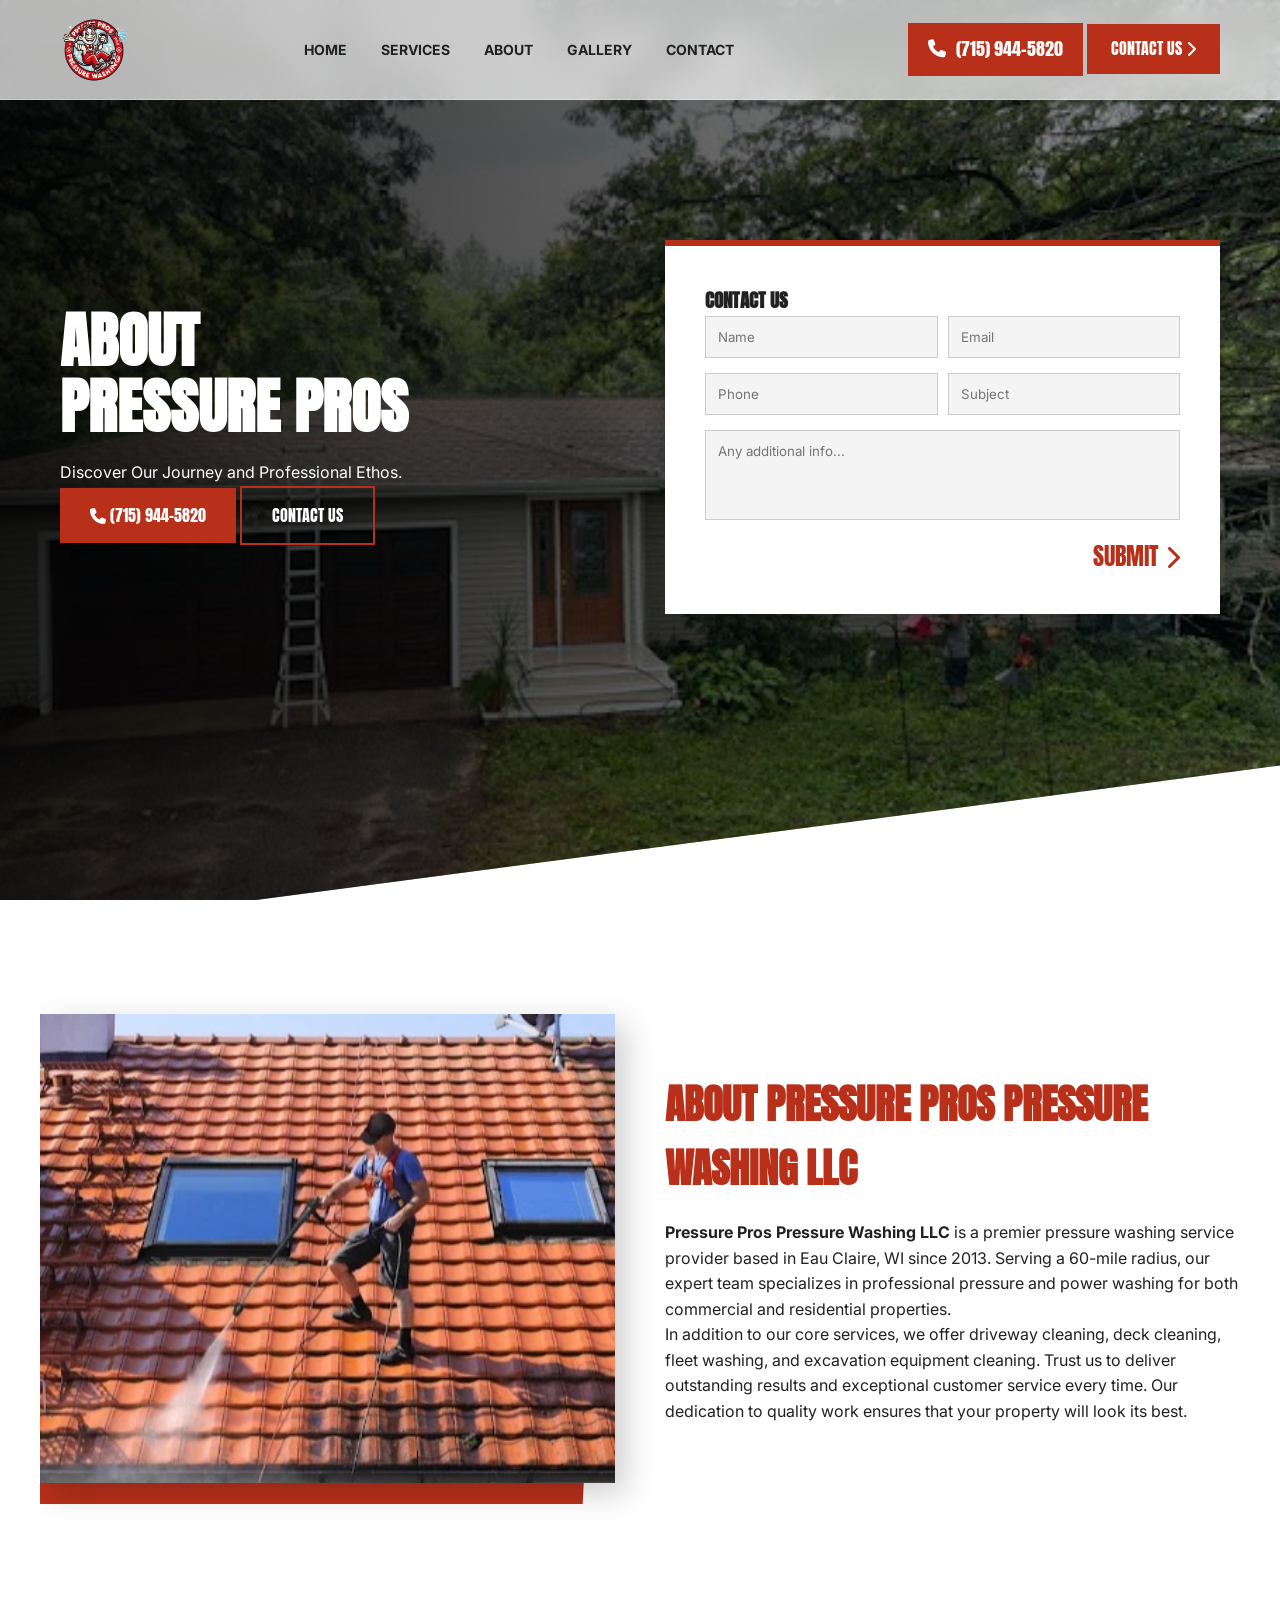
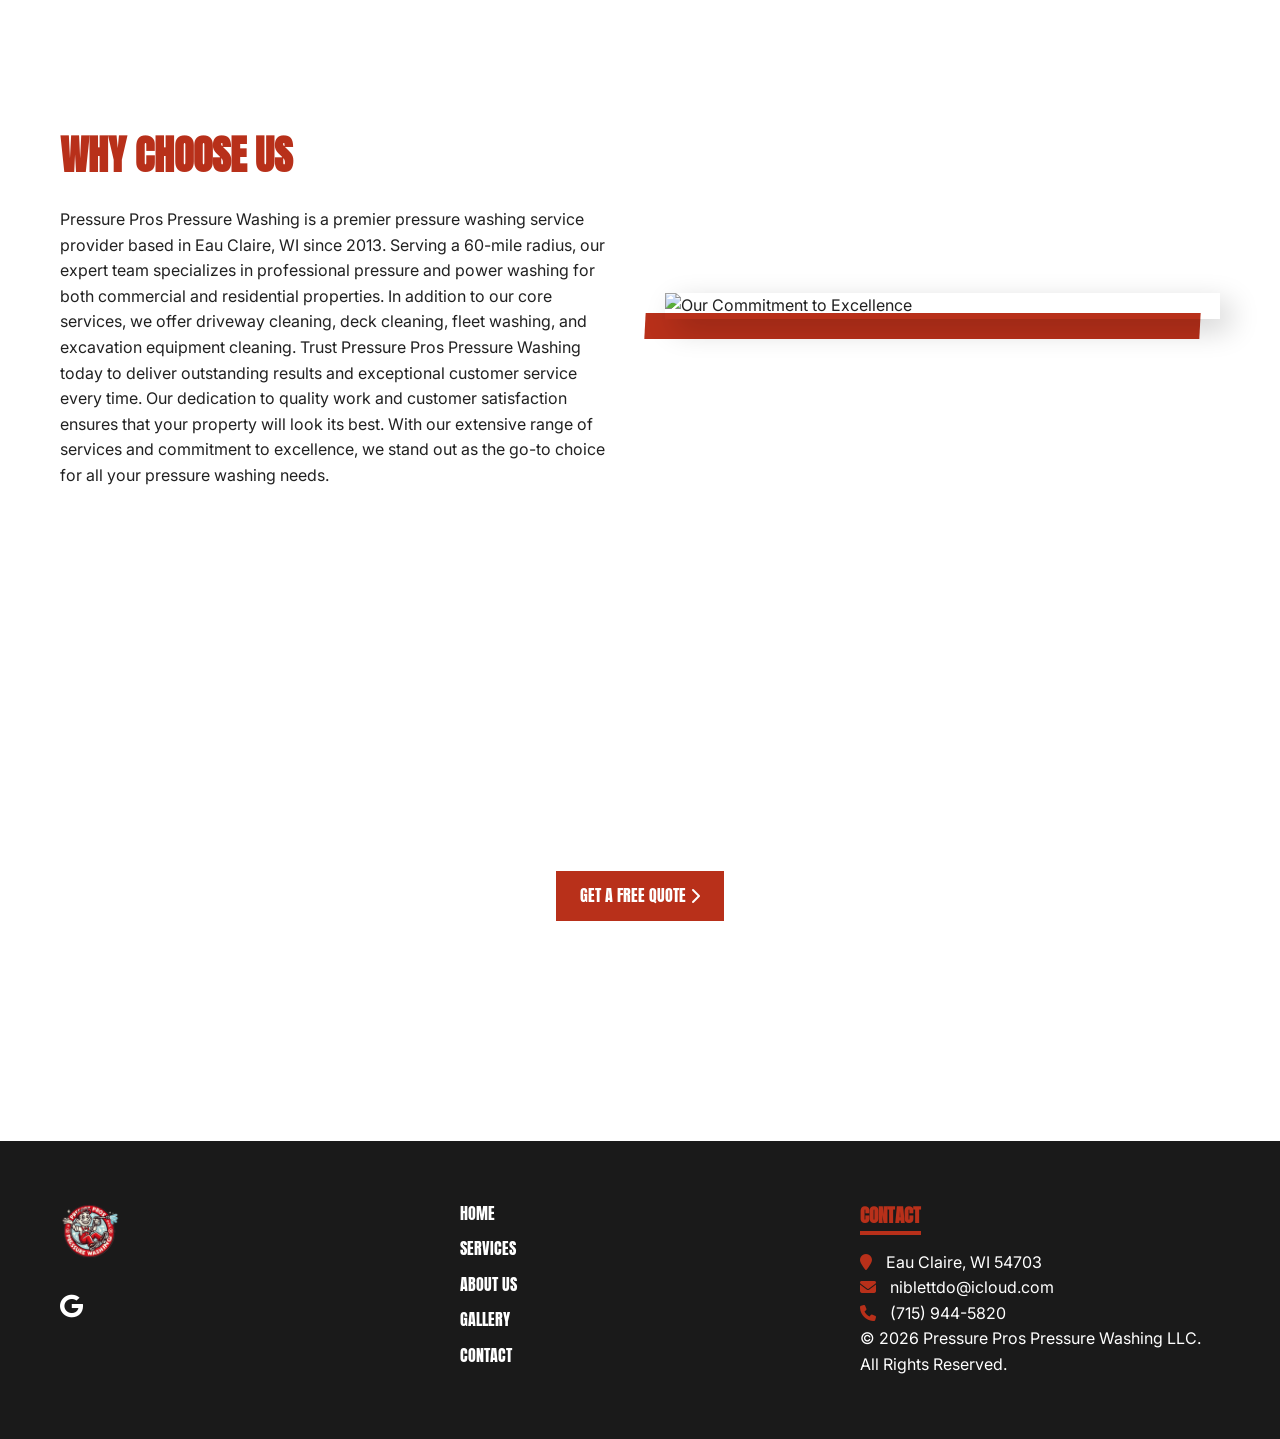
==== about.html @ dd42d2e6 "Update about.html" ====
<!DOCTYPE html>
<html lang="en">
<head>
    <meta charset="UTF-8">
    <meta name="viewport" content="width=device-width, initial-scale=1.0">
    <title>About Us - Pressure Pros Pressure Washing LLC</title>
    <link rel="icon" type="image/webp" href="assets/images/logo.webp">
    <link href="https://fonts.googleapis.com/css2?family=Anton&family=Inter:wght@400;700&display=swap" rel="stylesheet">
    <link rel="stylesheet" href="https://cdnjs.cloudflare.com/ajax/libs/font-awesome/6.4.2/css/all.min.css">
    <link rel="stylesheet" href="styles.css">
</head>
<body>
    <header>
        <div class="container nav-container">
            <img src="assets/images/logo.webp" alt="Pressure Pros Logo" class="logo">
            <nav>
                <a href="index.html">HOME</a>
                <a href="services.html">SERVICES</a>
                <a href="about.html">ABOUT</a>
                <a href="gallery.html">GALLERY</a>
                <a href="contact.html">CONTACT</a>
            </nav>
            <div class="header-cta">
                <a href="tel:7159445820" class="phone-link"><i class="fas fa-phone"></i> (715) 944-5820</a>
                <a href="contact.html" class="btn-primary">CONTACT US <i class="fas fa-chevron-right"></i></a>
            </div>
        </div>
    </header>

    <main>
        <section class="hero about-hero">
            <div class="container hero-grid">
                <div class="hero-text">
                    <h1>ABOUT<br>PRESSURE PROS</h1>
                    <p>Discover Our Journey and Professional Ethos.</p>
                    <div class="hero-btns">
                        <a href="tel:7159445820" class="btn-secondary"><i class="fas fa-phone"></i> (715) 944-5820</a>
                        <a href="contact.html" class="btn-outline">CONTACT US</a>
                    </div>
                </div>
                <div class="hero-form-box">
                    <h3>CONTACT US</h3>
                    <form id="contact-form" action="https://formspree.io/f/xnjwqjve" method="POST">
                        <div class="form-row">
                            <input type="text" name="name" placeholder="Name" required>
                            <input type="email" name="email" placeholder="Email" required>
                        </div>
                        <div class="form-row">
                            <input type="tel" name="phone" placeholder="Phone">
                            <input type="text" name="subject" placeholder="Subject">
                        </div>
                        <textarea name="message" placeholder="Any additional info..." rows="4" style="resize: none;" required></textarea>
                        <button type="submit">SUBMIT <i class="fas fa-chevron-right"></i></button>
                    </form>
                </div>
            </div>
        </section>

        <section class="about container" id="about-us">
            <div class="about-image">
                <img src="assets/images/about-roof.jpg" alt="Pressure Pros Professional at Work">
            </div>
            <div class="about-content">
                <h2>About Pressure Pros Pressure Washing LLC</h2>
                <p><strong>Pressure Pros Pressure Washing LLC</strong> is a premier pressure washing service provider based in Eau Claire, WI since 2013. Serving a 60-mile radius, our expert team specializes in professional pressure and power washing for both commercial and residential properties.</p>
                <p>In addition to our core services, we offer driveway cleaning, deck cleaning, fleet washing, and excavation equipment cleaning. Trust us to deliver outstanding results and exceptional customer service every time. Our dedication to quality work ensures that your property will look its best.</p>
            </div>
        </section>

        <section class="why-choose container" style="padding: 80px 20px; display: flex; gap: 50px; align-items: center; flex-direction: row-reverse;">
            <div class="about-image">
                <img src="assets/images/why-choose.jpg" alt="Our Commitment to Excellence">
            </div>
            <div class="about-content">
                <h2>Why Choose Us</h2>
                <p>Pressure Pros Pressure Washing is a premier pressure washing service provider based in Eau Claire, WI since 2013. Serving a 60-mile radius, our expert team specializes in professional pressure and power washing for both commercial and residential properties. In addition to our core services, we offer driveway cleaning, deck cleaning, fleet washing, and excavation equipment cleaning.
Trust Pressure Pros Pressure Washing today to deliver outstanding results and exceptional customer service every time. Our dedication to quality work and customer satisfaction ensures that your property will look its best. With our extensive range of services and commitment to excellence, we stand out as the go-to choice for all your pressure washing needs.</p>
            </div>
        </section>

        <section class="barn-cta">
            <div class="container text-center">
                <h2>Ready for a Clean Slate?</h2>
                <p>Contact us today and rejuvenate your property's appearance!</p>
                <a href="tel:7159445820" class="btn-primary">GET A FREE QUOTE <i class="fas fa-chevron-right"></i></a>
            </div>
        </section>
    </main>

    <footer class="main-footer">
        <div class="container footer-grid">
            <div class="footer-brand">
                <img src="assets/images/logo.webp" alt="Pressure Pros Logo" class="footer-logo">
                <div class="social-icons">
                    <a href="https://www.google.com/maps/place/Pressure+Pros+Pressure+Washing+LLC/@45.0968129,-92.4992429,284363m/data=!3m2!1e3!4b1!4m6!3m5!1s0x29af692a9e83ab23:0x71c2d2884299e2b5!8m2!3d45.09774!4d-91.8399439!16s%2Fg%2F11w9zt2j6s?entry=ttu&g_ep=EgoyMDI2MDQyNy4wIKXMDSoASAFQAw%3D%3D"><i class="fab fa-google"></i></a>
                </div>
            </div>
            <div class="footer-links">
                <a href="index.html">HOME</a>
                <a href="services.html">SERVICES</a>
                <a href="about.html">ABOUT US</a>
                <a href="gallery.html">GALLERY</a>
                <a href="contact.html">CONTACT</a>
            </div>
            <div class="footer-contact">
                <h3>CONTACT</h3>
                <p><i class="fas fa-map-marker"></i> Eau Claire, WI 54703</p>
                <p><i class="fas fa-envelope"></i> niblettdo@icloud.com</p>
                <p><i class="fas fa-phone"></i> (715) 944-5820</p>
                <p>© 2026 Pressure Pros Pressure Washing LLC. All Rights Reserved.</p>
            </div>
        </div>
    </footer>

    <script>
      const form = document.getElementById("contact-form");
      const formBox = document.querySelector(".hero-form-box");
      form.addEventListener("submit", async (e) => {
        e.preventDefault();
        const data = new FormData(e.target);
        fetch(e.target.action, { method: 'POST', body: data, headers: { 'Accept': 'application/json' } })
        .then(res => {
          if (res.ok) {
            formBox.innerHTML = `<div class="text-center" style="padding: 40px 0;"><i class="fas fa-check-circle" style="font-size: 50px; color: var(--brand-red); margin-bottom: 20px;"></i><h3>Message Sent!</h3><p>We'll get back to you soon. Thanks!</p></div>`;
          } else { alert("Oops! Problem submitting form."); }
        });
      });
    </script>
</body>
</html>
---- styles.css ----
/* --- 1. VARIABLES & GLOBALS --- */
:root {
    --brand-red: #b8301a;
    --dark-red: #612d25;
    --text-dark: #212121;
    --white: #ffffff;
}

* { box-sizing: border-box; margin: 0; padding: 0; }
body { font-family: 'Inter', sans-serif; color: var(--text-dark); line-height: 1.6; overflow-x: hidden; }
h1, h2, h3, h4 { font-family: 'Anton', sans-serif; text-transform: uppercase; }
.container { max-width: 1200px; margin: 0 auto; padding: 0 20px; }
.text-center { text-align: center; }

/* --- 2. HEADER --- */
header {
    height: 100px;
    background: rgba(255, 255, 255, 0.7); 
    backdrop-filter: blur(15px);
    -webkit-backdrop-filter: blur(15px); 
    display: flex;
    align-items: center;
    position: fixed; 
    top: 0;
    width: 100%;
    z-index: 1000;
    border-bottom: 1px solid rgba(255, 255, 255, 0.3);
}

.nav-container { display: flex; justify-content: space-between; align-items: center; width: 100%; }
.logo { height: 70px; }
nav a { text-decoration: none; color: var(--text-dark); margin: 0 15px; font-weight: 700; font-size: 14px; text-transform: uppercase; }

.header-cta .phone-link {
    background: var(--brand-red);
    color: var(--white) !important;
    padding: 12px 20px;
    text-decoration: none;
    font-family: 'Anton';
    font-size: 18px;
    display: inline-flex;
    align-items: center;
    gap: 10px;
}

.btn-primary { background: var(--brand-red); color: var(--white); padding: 12px 24px; text-decoration: none; font-family: 'Anton'; display: inline-block; cursor: pointer; }
.btn-secondary { background: var(--brand-red); color: var(--white); padding: 15px 30px; text-decoration: none; font-family: 'Anton'; display: inline-block; }
.btn-outline { border: 2px solid var(--brand-red); color: var(--white); padding: 15px 30px; text-decoration: none; font-family: 'Anton'; display: inline-block; }

/* --- 3. HERO (House Panning) --- */
.hero { position: relative; padding: 240px 0 320px 0; color: #fff; z-index: 10; }
.hero::before {
    content: ""; position: absolute; top: 0; left: 0; width: 100%; height: 100%;
    background: linear-gradient(to right, rgba(0,0,0,0.85), rgba(0,0,0,0.4)), url('assets/images/hero-bg.jpg');
    background-attachment: fixed; /* Panning effect */
    background-size: cover; background-position: center;
    clip-path: polygon(0 0, 100% 0, 100% 82%, 0% 100%);
    z-index: -1;
}

.hero-grid { display: grid; grid-template-columns: 1fr 1fr; gap: 50px; align-items: center; }
.hero-text h1 { font-size: 60px; line-height: 1.1; margin-bottom: 20px; }
.hero-form-box { background: var(--white); padding: 40px; border-top: 6px solid var(--brand-red); color: var(--text-dark); box-shadow: 0 10px 30px rgba(0,0,0,0.3); }
.form-row { display: flex; gap: 10px; margin-bottom: 15px; }
input, textarea { width: 100%; padding: 12px; background: #f4f4f4; border: 1px solid #ccc; font-family: 'Inter'; }
.hero-form-box button { background: none; border: none; font-family: 'Anton'; font-size: 24px; color: var(--brand-red); cursor: pointer; float: right; margin-top: 10px; }

/* --- 4. ABOUT --- */
.about { position: relative; margin-top: -120px; padding: 200px 0 160px 0; background: #fff; clip-path: polygon(0 8%, 100% 0, 100% 92%, 0% 100%); z-index: 5; display: flex; gap: 50px; align-items: center; }
.about-image { flex: 1; position: relative; z-index: 1; }
.about-image::before { content: ""; position: absolute; top: 20px; left: -20px; width: 100%; height: 100%; background: var(--brand-red); z-index: -1; transform: skew(-3deg); }
.about-image img { width: 100%; display: block; box-shadow: 10px 10px 30px rgba(0,0,0,0.2); }
.about-content { flex: 1; }
.about-content h2 { color: var(--brand-red); font-size: 40px; margin-bottom: 20px; }

/* --- 5. BARN CTA (Barn Panning) --- */
.barn-cta { position: relative; margin-top: -40px; padding: 220px 0; color: white; z-index: 4; }
.barn-cta::before {
    content: ""; position: absolute; top: 0; left: 0; width: 100%; height: 100%;
    background: linear-gradient(rgba(0,0,0,0.7), rgba(0,0,0,0.7)), url('assets/images/barn-bg.jpg');
    background-attachment: fixed; /* Panning effect */
    background-size: cover; background-position: center;
    clip-path: polygon(0 10%, 100% 0, 100% 100%, 0 100%);
    z-index: -1;
}
.barn-cta h2 { font-size: 48px; margin-bottom: 20px; }

/* --- 6. AREAS SERVED (Side-by-Side) --- */
.areas-served { position: relative; margin-top: -60px; padding: 120px 0 80px 0; background: #fff; z-index: 3; }
.areas-grid { display: grid; grid-template-columns: 1fr 1.2fr; gap: 40px; align-items: start; }
.hours-info h3, .map-info h3 { color: var(--brand-red); border-bottom: 4px solid var(--brand-red); display: inline-block; margin-bottom: 15px; }
.hours-list li { display: flex; justify-content: space-between; padding: 10px 0; border-bottom: 1px solid #eee; }
.payment-methods { background: #f9f9f9; padding: 15px; border-left: 4px solid var(--brand-red); margin-top: 15px; }
.payment-icons { font-size: 24px; margin-top: 10px; display: flex; gap: 10px; color: #555; }
.serving-list ul { list-style: none; }
.serving-list li { padding: 5px 0; border-bottom: 1px solid #eee; }
.contact-details i { color: var(--brand-red); margin-right: 10px; }

/* --- 7. FOOTER --- */
.main-footer { background: #1a1a1a; color: #fff; padding: 60px 0; z-index: 2; position: relative; }
.footer-grid { display: grid; grid-template-columns: 1fr 1fr 1fr; gap: 40px; }
.footer-logo { height: 60px; margin-bottom: 20px; }
.social-icons a { color: #fff; font-size: 24px; margin-right: 15px; }
.footer-links a { display: block; color: #fff; text-decoration: none; font-family: 'Anton'; margin-bottom: 10px; transition: color 0.3s; }
.footer-links a:hover { color: var(--brand-red) !important; }
.footer-contact h3 { color: var(--brand-red); margin-bottom: 15px; border-bottom: 4px solid var(--brand-red); display: inline-block; }
.footer-contact i { color: var(--brand-red); margin-right: 10px; }

/* Page Header Template Fix */
.page-header {
    padding: 180px 0 200px 0; /* More room above the header */
    text-align: center;
}

.page-header h1 {
    font-size: 64px;
    margin-bottom: 20px;
}

/* Services Page Specifics */
.services-hero {
    padding: 160px 0 180px 0;
}

/* Services Hero - Using image_e3713c.jpg */
.services-hero::before {
    background: linear-gradient(to right, rgba(0,0,0,0.85), rgba(0,0,0,0.4)), url('assets/images/services-hero-bg.jpg');
    background-attachment: fixed;
    background-size: cover;
    background-position: center;
    clip-path: polygon(0 0, 100% 0, 100% 82%, 0% 100%);
    z-index: -1;
}


@media (max-width: 960px) {
    .service-card.centered-card { grid-column: auto; margin-left: 0; }
}

.services-main {
    padding: 80px 0;
}

.services-grid {
    display: grid;
    grid-template-columns: repeat(3, 1fr);
    gap: 30px;
}

.service-card {
    background: #f9f9f9;
    padding: 40px;
    width: calc(33.333% - 20px); /* 3 per row on desktop */
    min-width: 300px;
    transition: all 0.3s ease;
    text-align: center;
    border-bottom: 5px solid #eee;
}

.services-flex-container {
    display: flex;
    flex-wrap: wrap;
    justify-content: center; /* This automatically centers leftover cards */
    gap: 30px;
    padding: 80px 0;
}

.service-card:hover {
    background: var(--white);
    border-bottom: 5px solid var(--brand-red);
    box-shadow: 0 10px 30px rgba(0,0,0,0.1);
    transform: translateY(-5px);
}

.service-card i {
    font-size: 40px;
    color: var(--brand-red);
    margin-bottom: 20px;
}

.service-card h3 {
    margin-bottom: 15px;
    font-size: 20px;
    color: var(--text-dark);
}

.service-card p {
    font-size: 14px;
    color: #666;
}

/* Why Choose Us Responsive Fix */
@media (max-width: 960px) {
    .why-choose {
        flex-direction: column !important;
    }
}

/* Mobile Horizontal Scroll Hack */
@media (max-width: 768px) {
    .services-grid {
        display: flex;
        overflow-x: auto; /* Side-scrolling menu on mobile */
        scroll-snap-type: x mandatory;
        padding-bottom: 20px;
        gap: 15px;
    }
    
    .service-card {
        min-width: 85%; /* Shows most of one card and a peak of the next */
        scroll-snap-align: center;
    }
}

@media (max-width: 960px) {
    .service-card {
        width: calc(50% - 15px); /* 2 per row on tablets */
    }
}

@media (max-width: 650px) {
    .service-card {
        width: 100%; /* Full width on mobile */
    }
}

/* Mobile Horizontal Scroll Hack */
@media (max-width: 768px) {
    .services-grid {
        display: flex;
        overflow-x: auto; /* Side-scrolling menu on mobile */
        scroll-snap-type: x mandatory;
        padding-bottom: 20px;
        gap: 15px;
    }
    
    .service-card {
        min-width: 85%; /* Shows most of one card and a peak of the next */
        scroll-snap-align: center;
    }
}

@media (max-width: 960px) {
    .areas-grid, .hero-grid, .footer-grid { grid-template-columns: 1fr; }
    nav, .header-cta { display: none; }
}
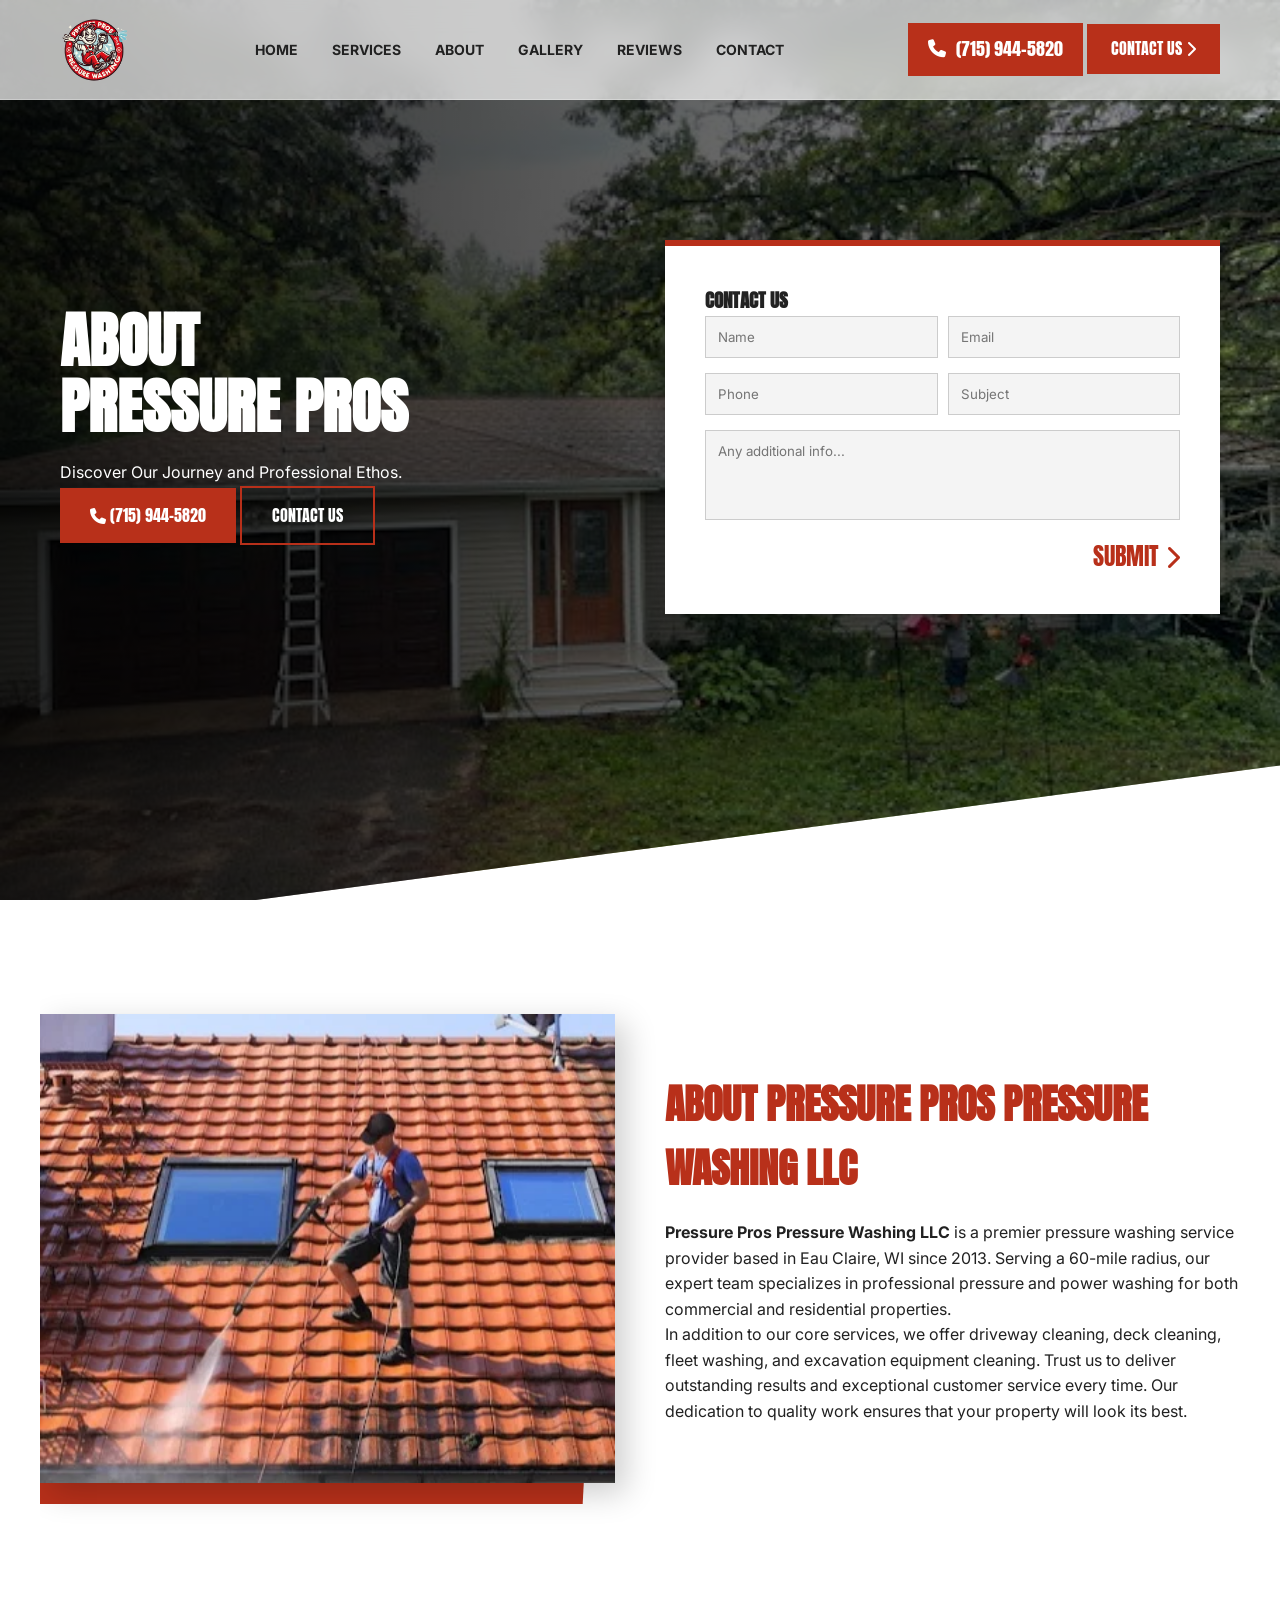
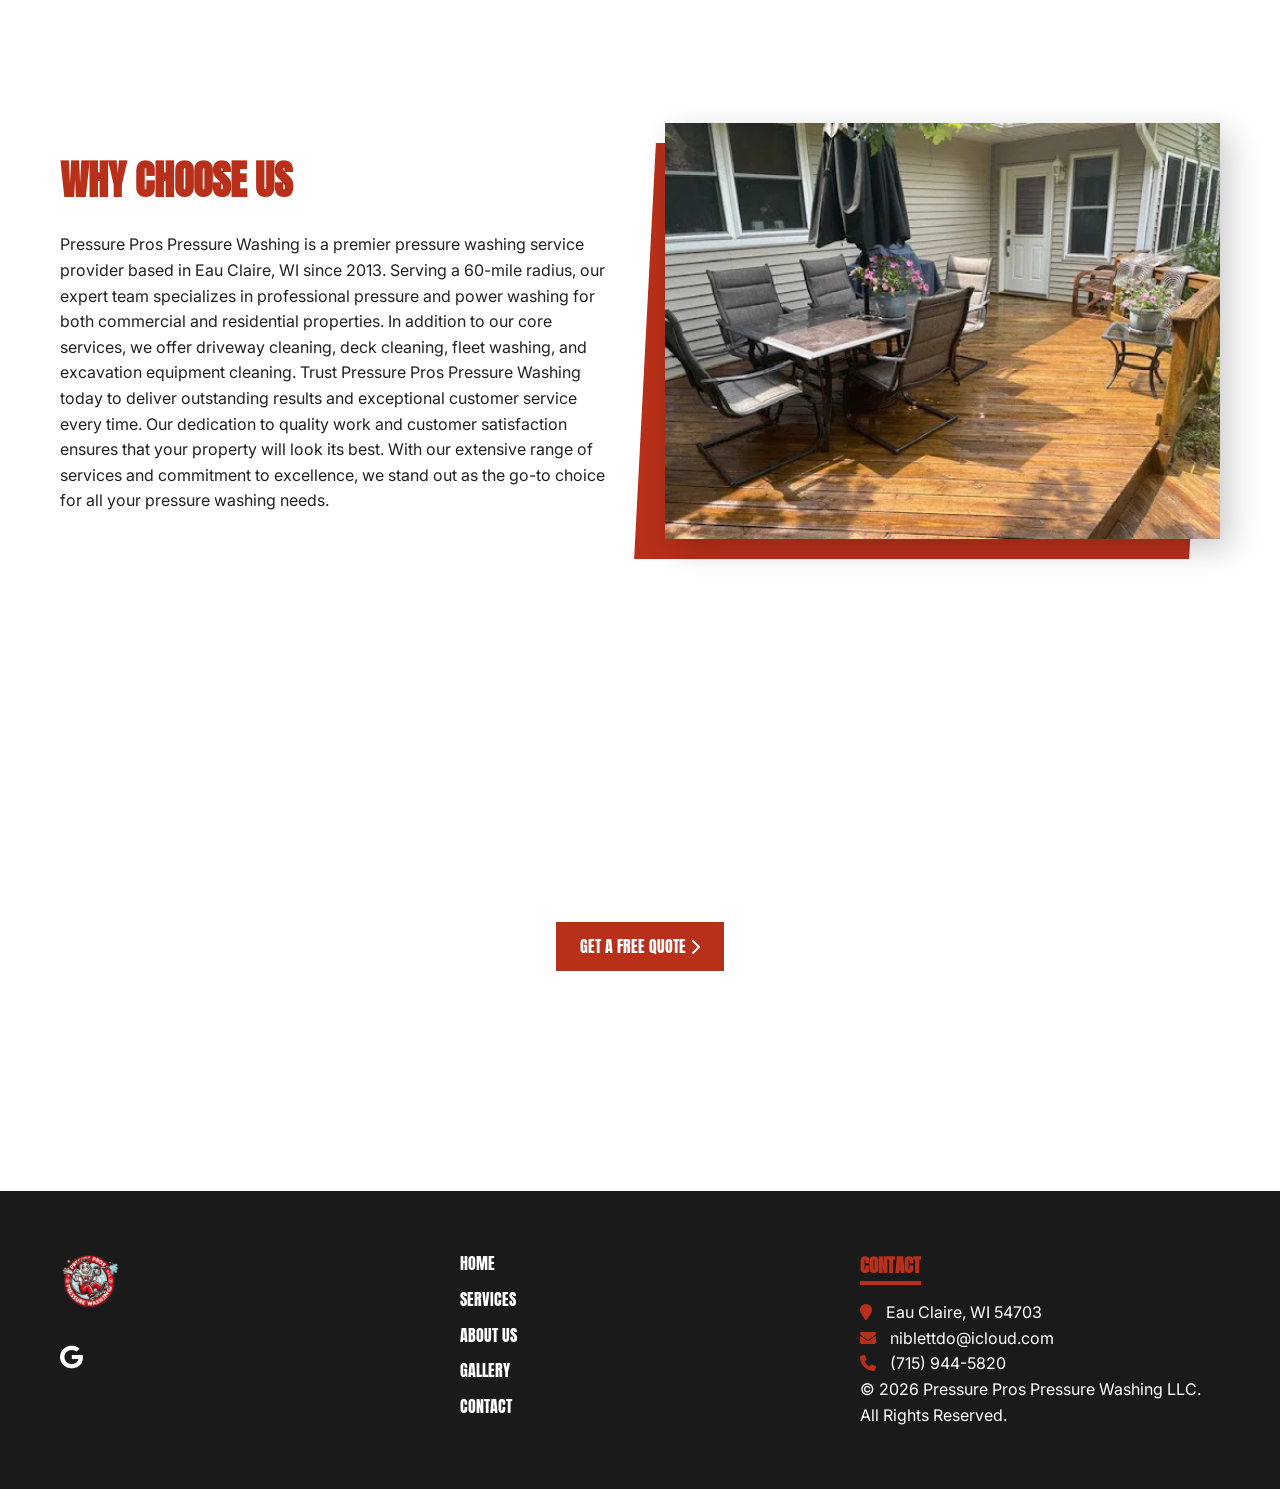
==== commit ffdd3f67: "Update about.html" ====
--- a/about.html
+++ b/about.html
@@ -18,6 +18,7 @@
                 <a href="services.html">SERVICES</a>
                 <a href="about.html">ABOUT</a>
                 <a href="gallery.html">GALLERY</a>
+                <a href="reviews.html">REVIEWS</a>
                 <a href="contact.html">CONTACT</a>
             </nav>
             <div class="header-cta">
--- a/styles.css
+++ b/styles.css
@@ -244,3 +244,46 @@
     .areas-grid, .hero-grid, .footer-grid { grid-template-columns: 1fr; }
     nav, .header-cta { display: none; }
 }
+
+/* Gallery Hero - Standardized Panning */
+.gallery-hero::before {
+    background: linear-gradient(to right, rgba(0,0,0,0.85), rgba(0,0,0,0.4)), url('assets/images/services-hero-bg.jpg');
+    background-attachment: fixed;
+    background-size: cover;
+    background-position: center;
+    clip-path: polygon(0 0, 100% 0, 100% 82%, 0% 100%);
+    z-index: -1;
+}
+
+/* Gallery Grid Styling */
+.gallery-grid {
+    display: grid;
+    grid-template-columns: repeat(3, 1fr);
+    gap: 15px;
+}
+
+.gallery-item {
+    overflow: hidden;
+    height: 350px; /* Uniform height for a clean look */
+    border-bottom: 4px solid #eee;
+    transition: transform 0.3s ease;
+}
+
+.gallery-item:hover {
+    transform: scale(1.02);
+    border-bottom: 4px solid var(--brand-red);
+}
+
+.gallery-item img {
+    width: 100%;
+    height: 100%;
+    object-fit: cover; /* Ensures images fill the square without stretching */
+}
+
+@media (max-width: 960px) {
+    .gallery-grid { grid-template-columns: repeat(2, 1fr); }
+}
+
+@media (max-width: 600px) {
+    .gallery-grid { grid-template-columns: 1fr; }
+}
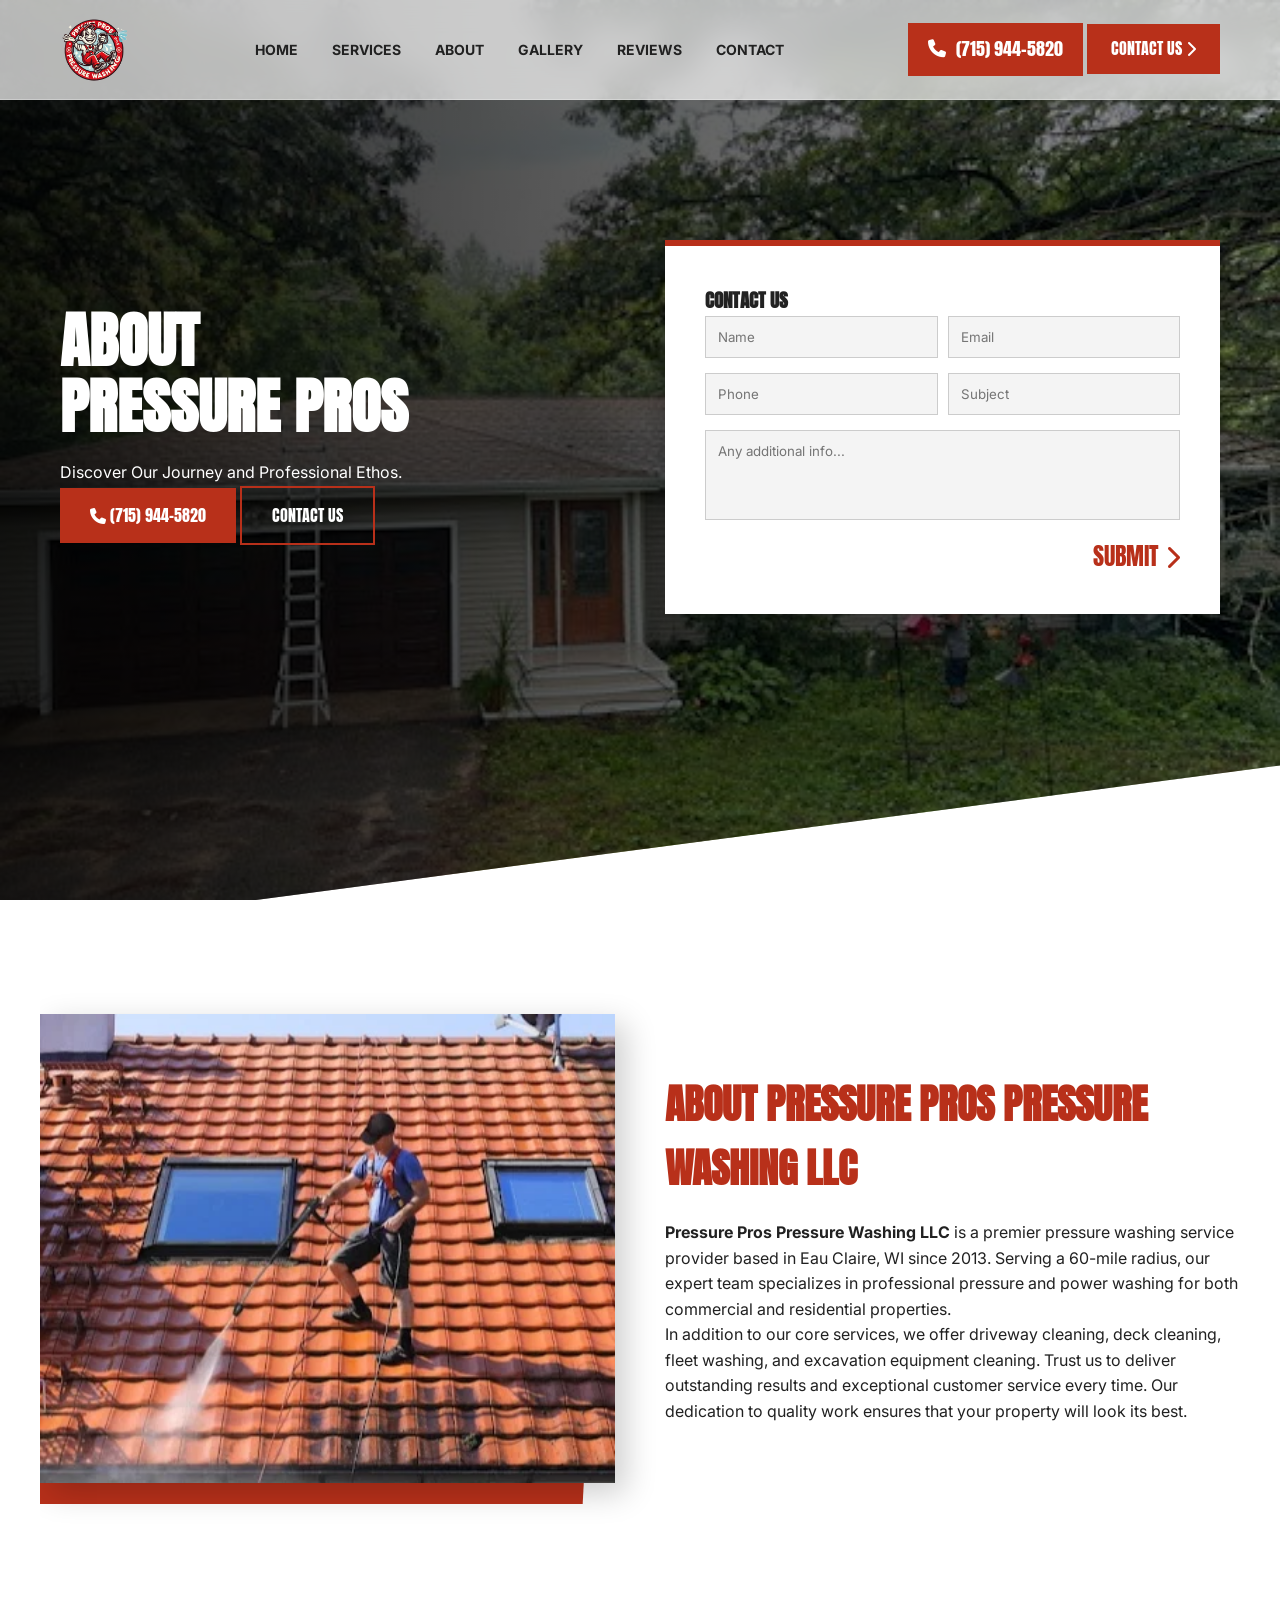
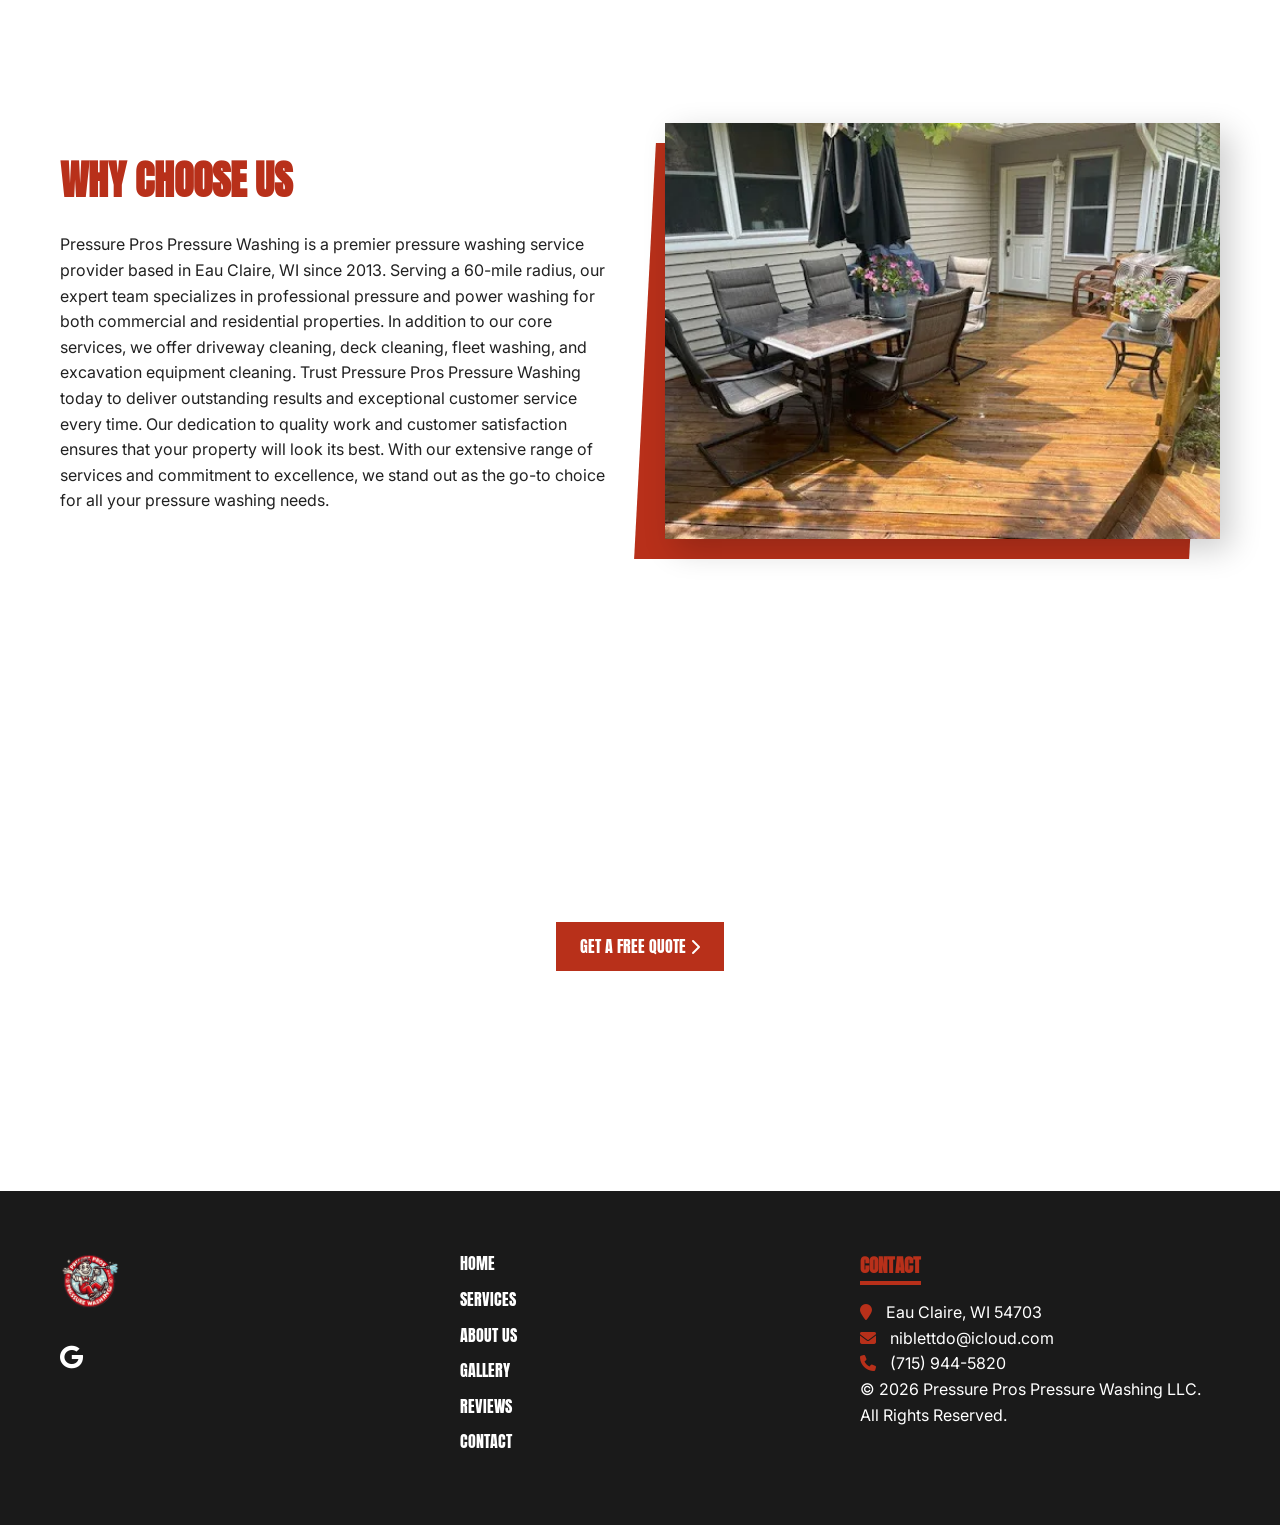
==== commit 53616831: "Update about.html" ====
--- a/about.html
+++ b/about.html
@@ -101,6 +101,7 @@
                 <a href="services.html">SERVICES</a>
                 <a href="about.html">ABOUT US</a>
                 <a href="gallery.html">GALLERY</a>
+                <a href="reviews.html">REVIEWS</a>
                 <a href="contact.html">CONTACT</a>
             </div>
             <div class="footer-contact">
--- a/styles.css
+++ b/styles.css
@@ -287,3 +287,67 @@
 @media (max-width: 600px) {
     .gallery-grid { grid-template-columns: 1fr; }
 }
+
+/* Reviews Hero - Panning Background */
+.reviews-hero::before {
+    background: linear-gradient(to right, rgba(0,0,0,0.85), rgba(0,0,0,0.4)), url('assets/images/services-hero-bg.jpg');
+    background-attachment: fixed;
+    background-size: cover;
+    background-position: center;
+    clip-path: polygon(0 0, 100% 0, 100% 82%, 0% 100%);
+    z-index: -1;
+}
+
+/* Reviews Grid */
+.reviews-section { padding: 100px 0; }
+.reviews-grid { 
+    display: flex; 
+    flex-wrap: wrap; 
+    gap: 30px; 
+    justify-content: center; 
+}
+
+.review-card {
+    background: #f9f9f9;
+    padding: 30px;
+    width: calc(33.333% - 20px);
+    min-width: 300px;
+    border-bottom: 5px solid #eee;
+    position: relative;
+    display: flex;
+    flex-direction: column;
+}
+
+.stars { color: #f1c40f; margin-bottom: 15px; font-size: 14px; }
+.review-card h3 { font-size: 20px; margin-bottom: 10px; color: var(--text-dark); }
+.review-card p { font-size: 14px; color: #555; flex-grow: 1; line-height: 1.5; }
+
+.review-date { 
+    display: block; 
+    margin-top: 20px; 
+    font-size: 12px; 
+    color: #999; 
+    font-weight: bold; 
+}
+
+/* Read More Button */
+.read-more {
+    background: none;
+    border: none;
+    color: var(--brand-red);
+    font-family: 'Inter', sans-serif;
+    font-weight: 700;
+    cursor: pointer;
+    padding: 10px 0;
+    text-align: left;
+    font-size: 14px;
+}
+
+.read-more:hover { text-decoration: underline; }
+
+@media (max-width: 960px) {
+    .review-card { width: calc(50% - 15px); }
+}
+@media (max-width: 650px) {
+    .review-card { width: 100%; }
+}
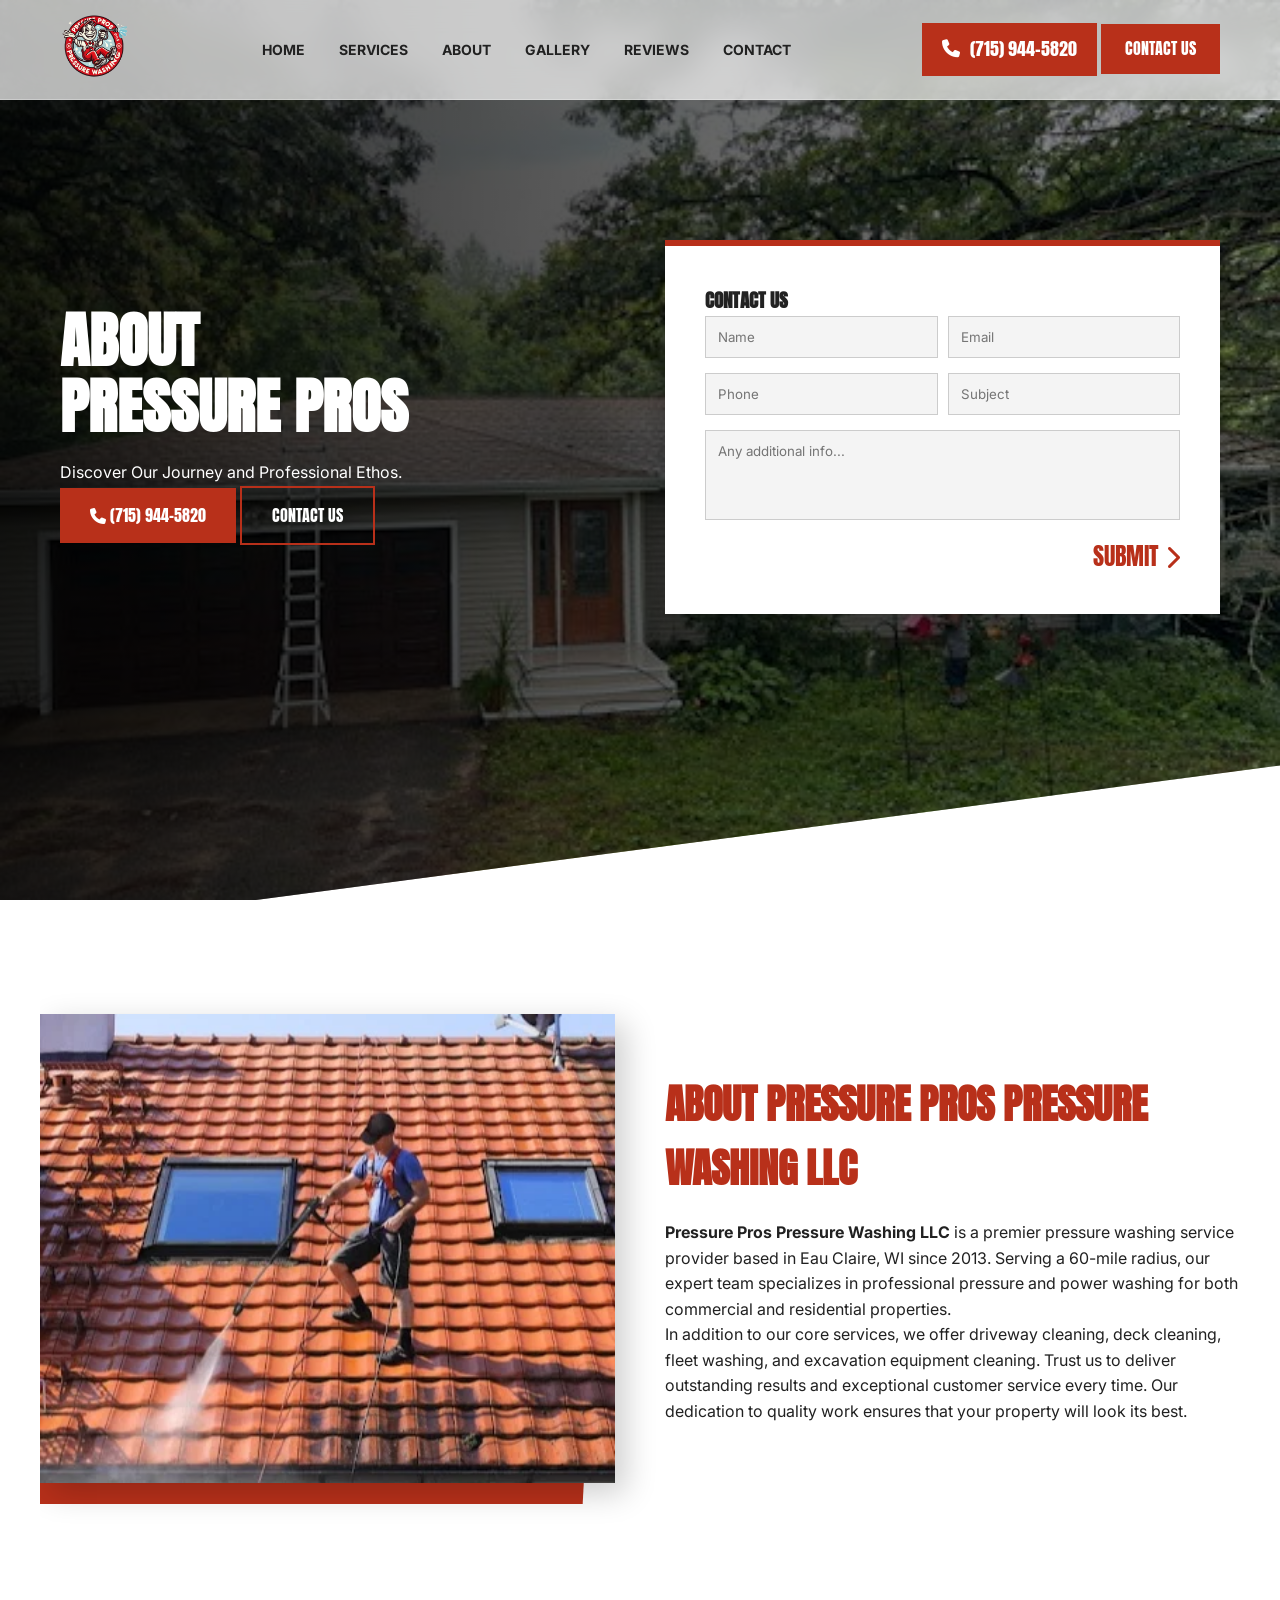
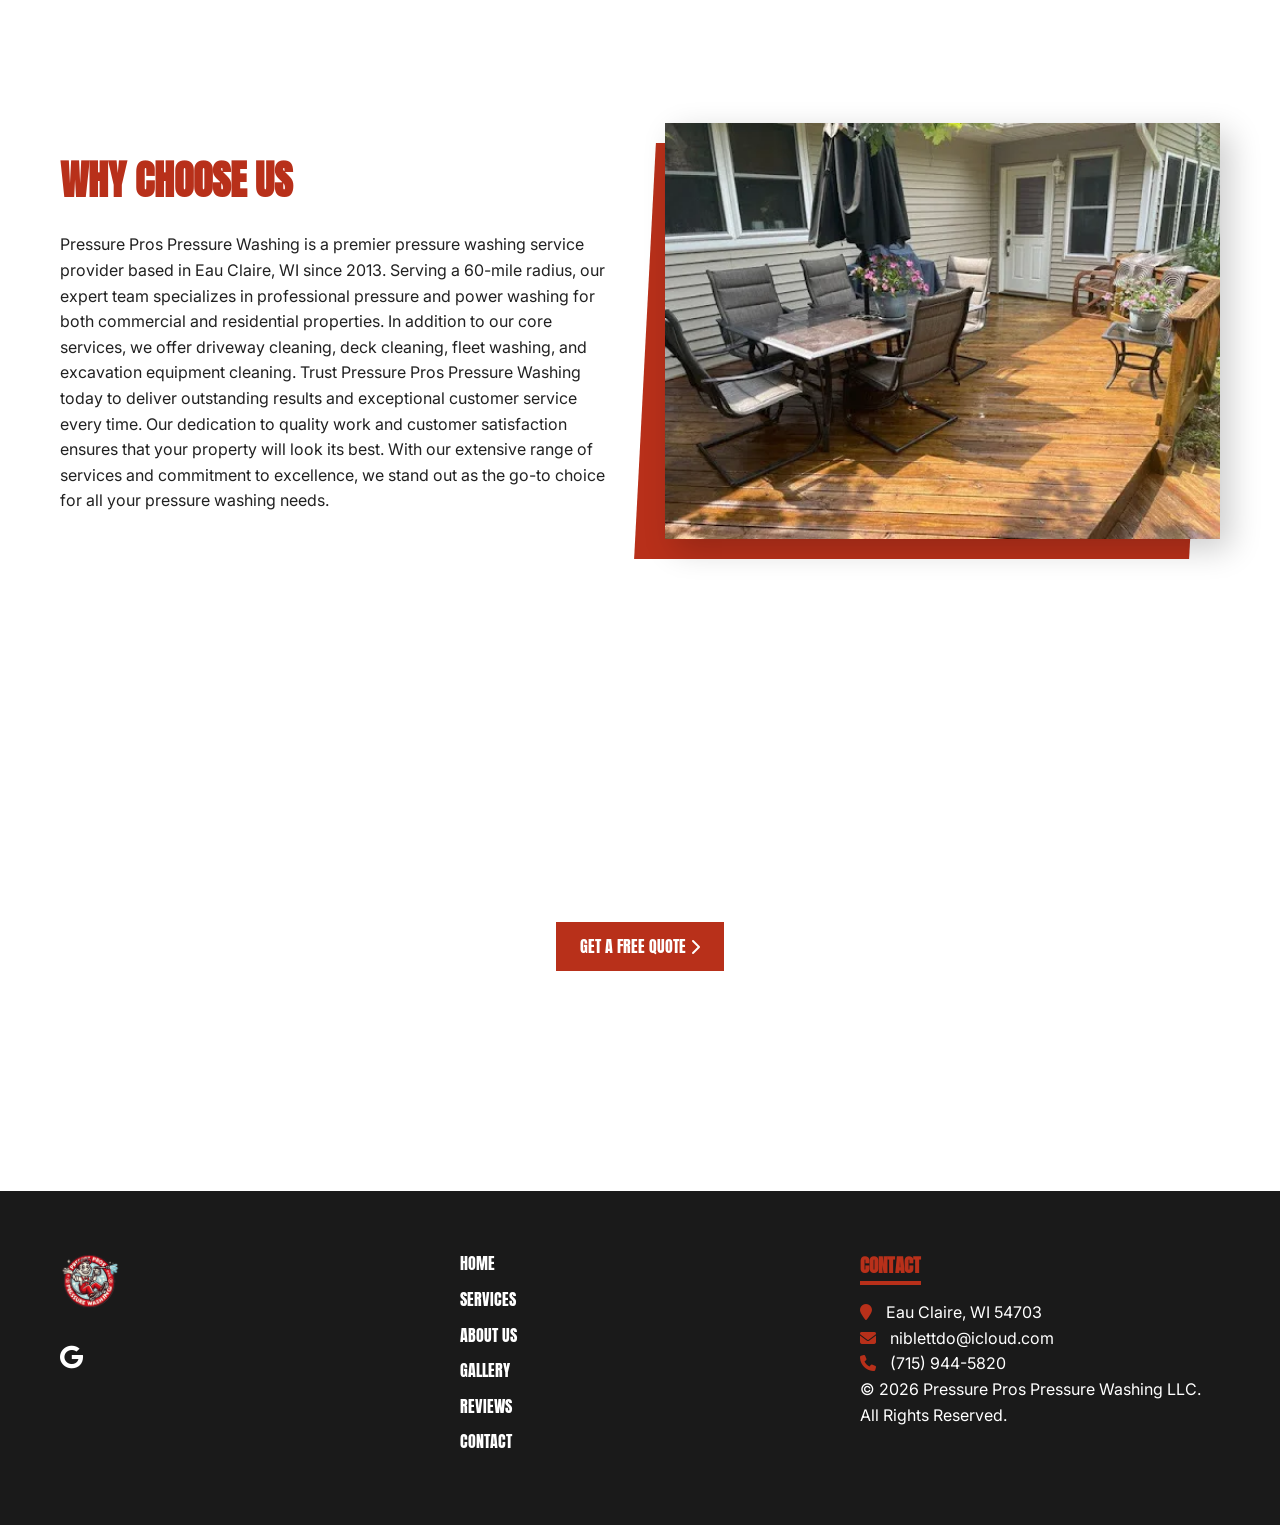
==== commit 99364310: "Update about.html" ====
--- a/about.html
+++ b/about.html
@@ -11,22 +11,29 @@
 </head>
 <body>
     <header>
-        <div class="container nav-container">
-            <img src="assets/images/logo.webp" alt="Pressure Pros Logo" class="logo">
-            <nav>
-                <a href="index.html">HOME</a>
-                <a href="services.html">SERVICES</a>
-                <a href="about.html">ABOUT</a>
-                <a href="gallery.html">GALLERY</a>
-                <a href="reviews.html">REVIEWS</a>
-                <a href="contact.html">CONTACT</a>
-            </nav>
-            <div class="header-cta">
-                <a href="tel:7159445820" class="phone-link"><i class="fas fa-phone"></i> (715) 944-5820</a>
-                <a href="contact.html" class="btn-primary">CONTACT US <i class="fas fa-chevron-right"></i></a>
-            </div>
+    <div class="container nav-container">
+        <a href="index.html"><img src="assets/images/logo.webp" alt="Pressure Pros Logo" class="logo"></a>
+        
+        <button class="mobile-nav-toggle" aria-controls="primary-navigation" aria-expanded="false">
+            <i class="fas fa-bars"></i>
+        </button>
+
+        <nav id="primary-navigation" class="nav-menu">
+            <a href="index.html">HOME</a>
+            <a href="services.html">SERVICES</a>
+            <a href="about.html">ABOUT</a>
+            <a href="gallery.html">GALLERY</a>
+            <a href="reviews.html">REVIEWS</a>
+            <a href="contact.html">CONTACT</a>
+            <a href="tel:7159445820" class="mobile-only-phone"><i class="fas fa-phone"></i> (715) 944-5820</a>
+        </nav>
+
+        <div class="header-cta">
+            <a href="tel:7159445820" class="phone-link"><i class="fas fa-phone"></i> (715) 944-5820</a>
+            <a href="contact.html" class="btn-primary">CONTACT US</a>
         </div>
-    </header>
+    </div>
+</header>
 
     <main>
         <section class="hero about-hero">
@@ -127,6 +134,25 @@
           } else { alert("Oops! Problem submitting form."); }
         });
       });
+        const navToggle = document.querySelector(".mobile-nav-toggle");
+const navMenu = document.querySelector(".nav-menu");
+
+navToggle.addEventListener("click", () => {
+    navMenu.classList.toggle("active");
+    
+    // Toggle the icon between Bars and X
+    const icon = navToggle.querySelector("i");
+    icon.classList.toggle("fa-bars");
+    icon.classList.toggle("fa-times");
+});
+
+// Close menu when a link is clicked
+document.querySelectorAll(".nav-menu a").forEach(link => {
+    link.addEventListener("click", () => {
+        navMenu.classList.remove("active");
+        navToggle.querySelector("i").classList.replace("fa-times", "fa-bars");
+    });
+});
     </script>
 </body>
 </html>
--- a/styles.css
+++ b/styles.css
@@ -351,3 +351,55 @@
 @media (max-width: 650px) {
     .review-card { width: 100%; }
 }
+
+/* --- MOBILE HEADER LOGIC --- */
+
+/* Hide mobile-only elements on desktop */
+.mobile-nav-toggle, .mobile-only-phone { display: none; }
+
+@media (max-width: 960px) {
+    header { height: 80px; }
+    .logo { height: 50px; }
+
+    /* Show the Hamburger Button */
+    .mobile-nav-toggle {
+        display: block;
+        background: none;
+        border: none;
+        font-size: 28px;
+        color: var(--brand-red);
+        cursor: pointer;
+        z-index: 2000;
+    }
+
+    /* Hide the desktop nav and CTA */
+    nav, .header-cta { display: none; }
+
+    /* The Slide-Out Mobile Menu */
+    .nav-menu.active {
+        display: flex;
+        flex-direction: column;
+        position: fixed;
+        top: 0; right: 0;
+        width: 280px;
+        height: 100vh;
+        background: var(--white);
+        padding: 100px 40px;
+        box-shadow: -10px 0 30px rgba(0,0,0,0.1);
+        z-index: 1500;
+    }
+
+    .nav-menu.active a {
+        font-size: 20px;
+        margin: 15px 0;
+        border-bottom: 1px solid #eee;
+        padding-bottom: 10px;
+    }
+
+    .mobile-only-phone {
+        display: block !important;
+        color: var(--brand-red) !important;
+        font-family: 'Anton', sans-serif;
+        margin-top: 20px !important;
+    }
+}
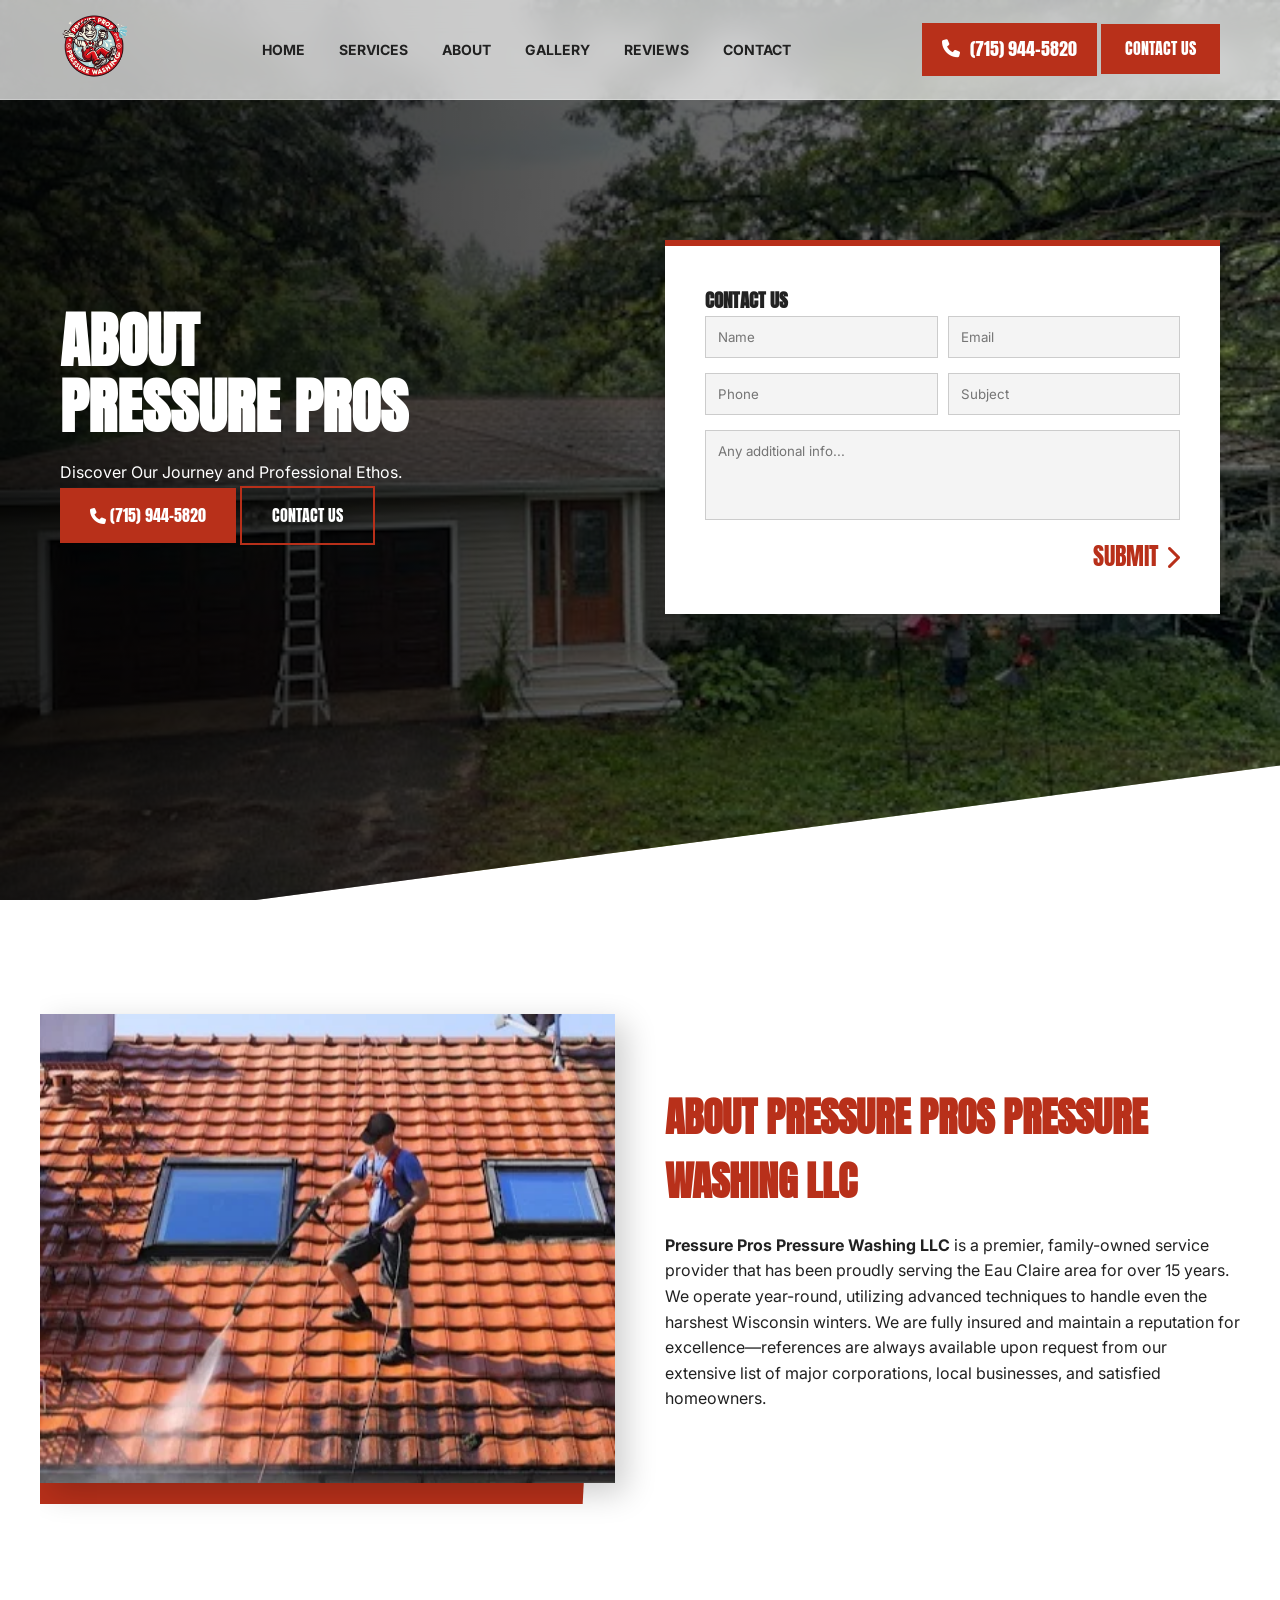
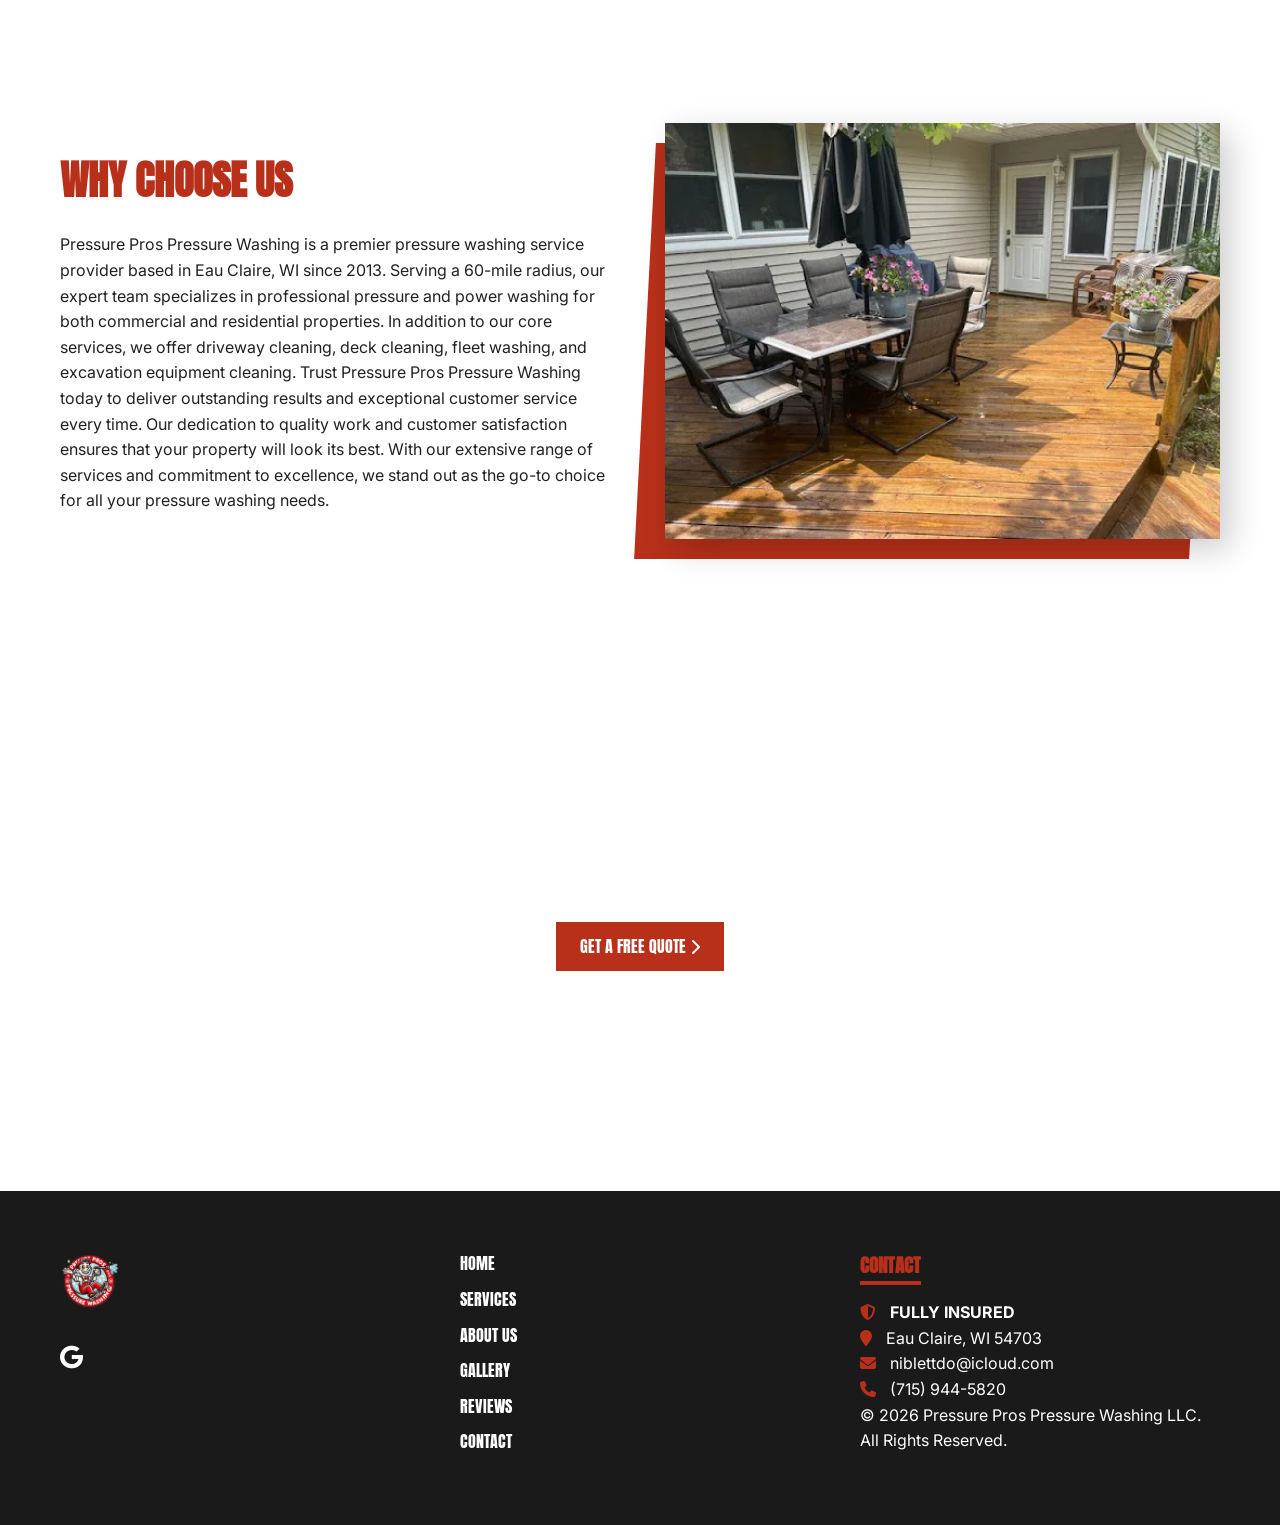
==== commit cb9c3391: "Update about.html" ====
--- a/about.html
+++ b/about.html
@@ -1,6 +1,15 @@
 <!DOCTYPE html>
 <html lang="en">
 <head>
+        <!-- Google tag (gtag.js) -->
+<script async src="https://www.googletagmanager.com/gtag/js?id=G-YTE4SXVVKT"></script>
+<script>
+  window.dataLayer = window.dataLayer || [];
+  function gtag(){dataLayer.push(arguments);}
+  gtag('js', new Date());
+
+  gtag('config', 'G-YTE4SXVVKT');
+</script>
     <meta charset="UTF-8">
     <meta name="viewport" content="width=device-width, initial-scale=1.0">
     <title>About Us - Pressure Pros Pressure Washing LLC</title>
@@ -70,8 +79,7 @@
             </div>
             <div class="about-content">
                 <h2>About Pressure Pros Pressure Washing LLC</h2>
-                <p><strong>Pressure Pros Pressure Washing LLC</strong> is a premier pressure washing service provider based in Eau Claire, WI since 2013. Serving a 60-mile radius, our expert team specializes in professional pressure and power washing for both commercial and residential properties.</p>
-                <p>In addition to our core services, we offer driveway cleaning, deck cleaning, fleet washing, and excavation equipment cleaning. Trust us to deliver outstanding results and exceptional customer service every time. Our dedication to quality work ensures that your property will look its best.</p>
+                <p><strong>Pressure Pros Pressure Washing LLC</strong> is a premier, family-owned service provider that has been proudly serving the Eau Claire area for over 15 years. We operate year-round, utilizing advanced techniques to handle even the harshest Wisconsin winters. We are fully insured and maintain a reputation for excellence—references are always available upon request from our extensive list of major corporations, local businesses, and satisfied homeowners.</p>
             </div>
         </section>
 
@@ -113,6 +121,7 @@
             </div>
             <div class="footer-contact">
                 <h3>CONTACT</h3>
+                <p><i class="fas fa-shield-alt" style="color: var(--brand-red);"></i> <strong>FULLY INSURED</strong></p>
                 <p><i class="fas fa-map-marker"></i> Eau Claire, WI 54703</p>
                 <p><i class="fas fa-envelope"></i> niblettdo@icloud.com</p>
                 <p><i class="fas fa-phone"></i> (715) 944-5820</p>
--- a/styles.css
+++ b/styles.css
@@ -402,4 +402,81 @@
         font-family: 'Anton', sans-serif;
         margin-top: 20px !important;
     }
-}
+
+/* --- Trust Cards Section --- */
+.trust-section {
+    padding: 60px 0;
+    background: var(--white);
+    position: relative;
+    z-index: 20; /* Ensure it stays above slants */
+}
+
+.trust-cards-container {
+    display: flex;
+    justify-content: center;
+    gap: 20px;
+    flex-wrap: wrap;
+}
+
+.trust-card {
+    background: var(--white);
+    padding: 30px 20px;
+    flex: 1;
+    min-width: 220px;
+    max-width: 280px;
+    text-align: center;
+    border-radius: 8px;
+    /* Brand Red Shadow - adjusted for a clean look */
+    box-shadow: 0 10px 20px rgba(184, 48, 26, 0.15); 
+    transition: all 0.3s ease-in-out;
+    border-top: 4px solid var(--brand-red);
+}
+
+/* The "Jump Up" Effect */
+.trust-card:hover {
+    transform: translateY(-12px);
+    box-shadow: 0 15px 30px rgba(184, 48, 26, 0.3);
+}
+
+.trust-card i {
+    font-size: 32px;
+    color: var(--brand-red);
+    margin-bottom: 15px;
+}
+
+.trust-card h4 {
+    font-family: 'Anton', sans-serif;
+    font-size: 20px;
+    margin-bottom: 5px;
+    color: var(--text-dark);
+}
+
+.trust-card p {
+    font-size: 13px;
+    color: #666;
+    text-transform: uppercase;
+    font-weight: 700;
+    letter-spacing: 1px;
+}
+
+/* Mobile Responsive - 2x2 Grid */
+@media (max-width: 768px) {
+    .trust-cards-container {
+        display: grid;
+        grid-template-columns: 1fr 1fr;
+        gap: 15px;
+    }
+    
+    .trust-card {
+        min-width: unset;
+        max-width: 100%;
+        padding: 20px 10px;
+    }
+}
+
+@media (max-width: 480px) {
+    /* If the screen is tiny, stack them back to 1 column */
+    .trust-cards-container {
+        grid-template-columns: 1fr;
+    }
+}
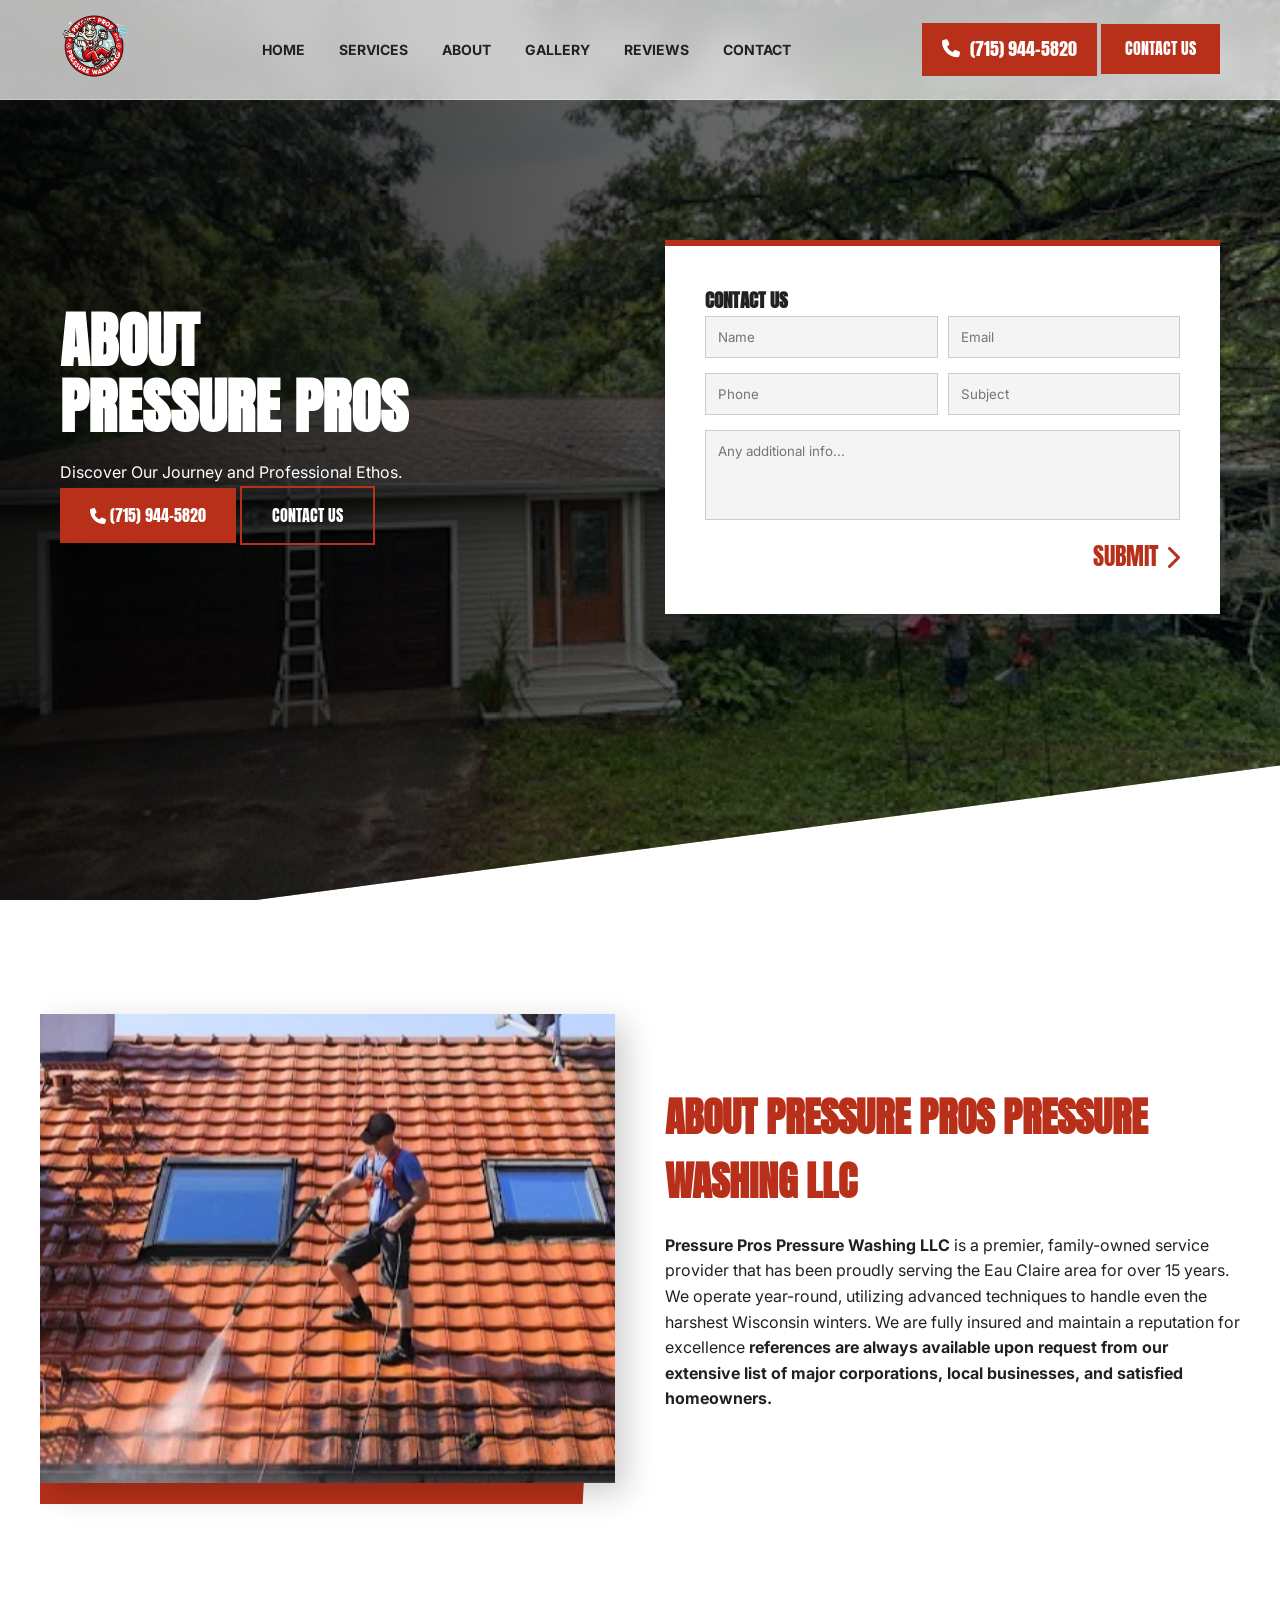
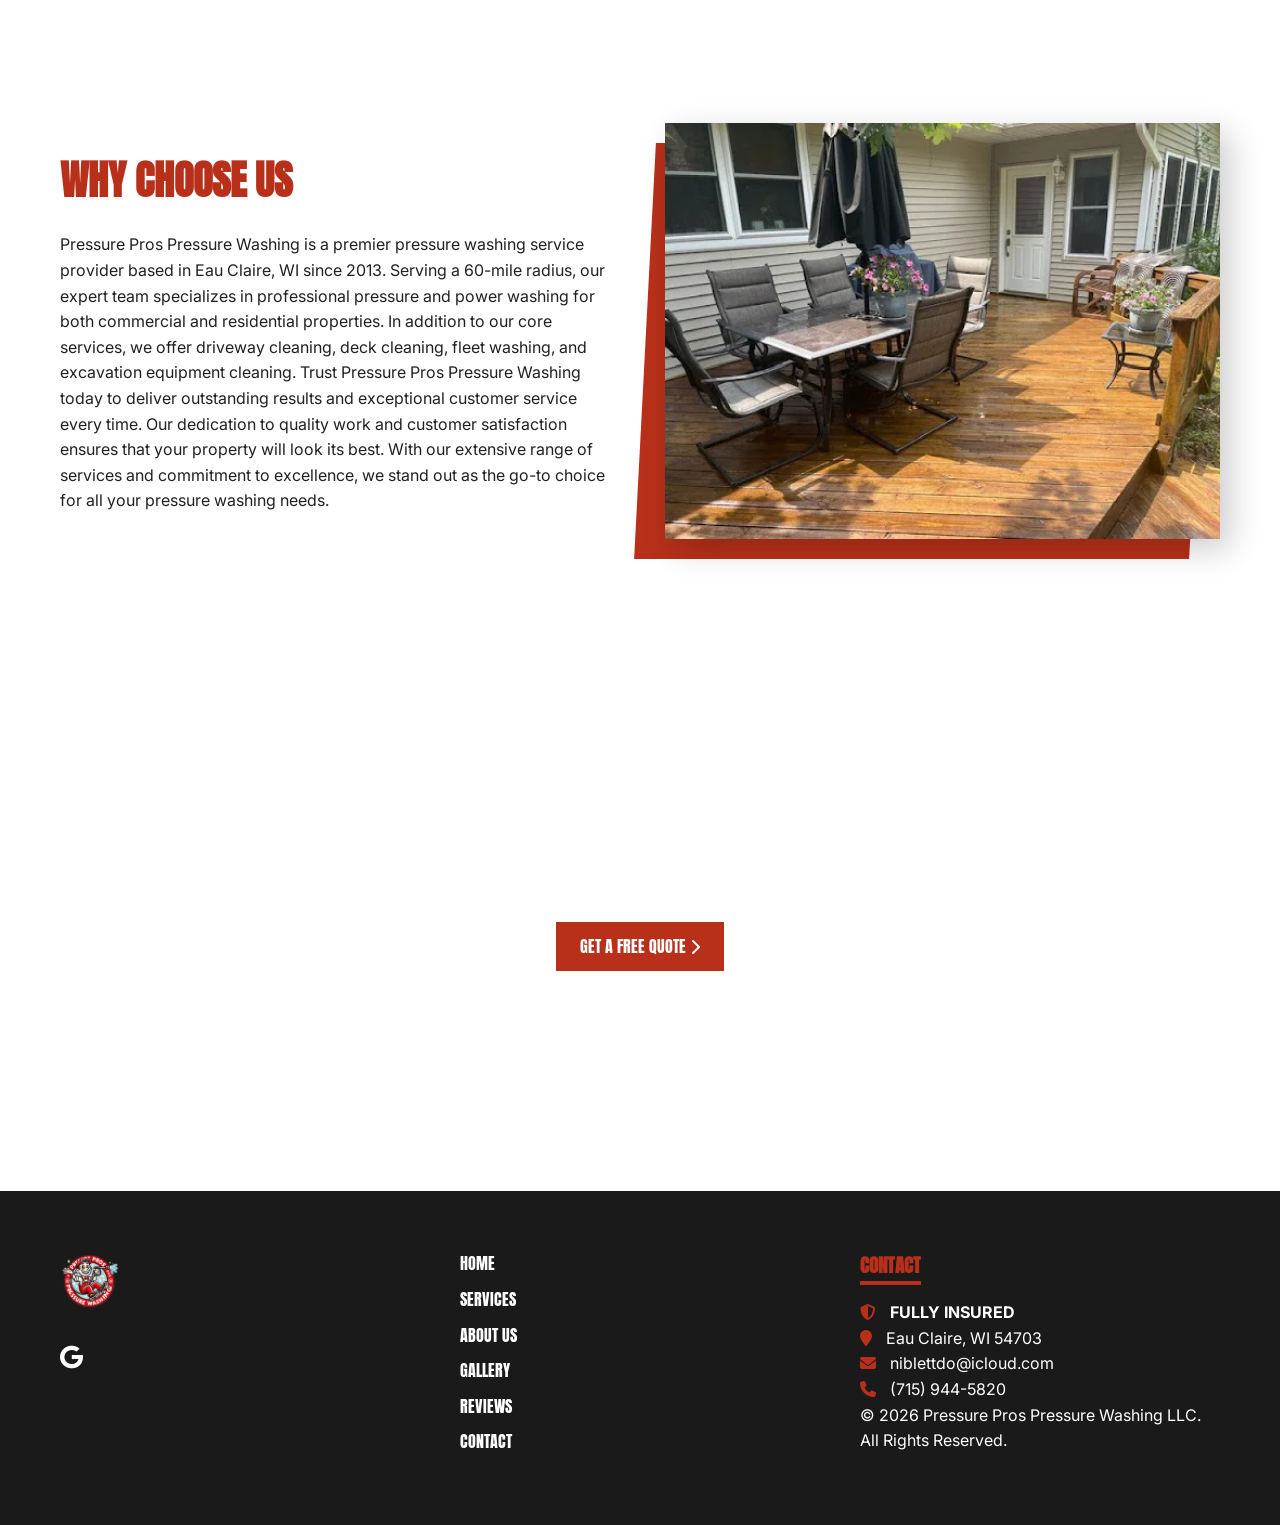
==== commit 23dea952: "Update about.html" ====
--- a/about.html
+++ b/about.html
@@ -79,7 +79,7 @@
             </div>
             <div class="about-content">
                 <h2>About Pressure Pros Pressure Washing LLC</h2>
-                <p><strong>Pressure Pros Pressure Washing LLC</strong> is a premier, family-owned service provider that has been proudly serving the Eau Claire area for over 15 years. We operate year-round, utilizing advanced techniques to handle even the harshest Wisconsin winters. We are fully insured and maintain a reputation for excellence—references are always available upon request from our extensive list of major corporations, local businesses, and satisfied homeowners.</p>
+                <p><strong>Pressure Pros Pressure Washing LLC</strong> is a premier, family-owned service provider that has been proudly serving the Eau Claire area for over 15 years. We operate year-round, utilizing advanced techniques to handle even the harshest Wisconsin winters. We are fully insured and maintain a reputation for excellence <strong>references are always available upon request from our extensive list of major corporations, local businesses, and satisfied homeowners.</strong></p>
             </div>
         </section>
 
--- a/styles.css
+++ b/styles.css
@@ -189,6 +189,64 @@
     color: #666;
 }
 
+/* --- Trust Cards Section --- */
+.trust-section {
+    position: relative;
+    display: block !important; /* Force it to exist */
+    width: 100%;
+    padding: 100px 0;
+    background-color: #ffffff;
+    z-index: 50; /* Crank this up to stay above all slants */
+}
+
+.trust-cards-container {
+    display: flex !important;
+    justify-content: center;
+    align-items: center;
+    gap: 30px;
+    max-width: 1200px;
+    margin: 0 auto;
+    flex-wrap: wrap;
+}
+
+.trust-card {
+    background: #ffffff;
+    padding: 40px 20px;
+    flex: 1;
+    min-width: 260px;
+    max-width: 300px;
+    text-align: center;
+    border: 3px solid #212121; /* Solid dark border */
+    box-shadow: 8px 8px 0px #b8301a; /* Hard brand-red shadow */
+    transition: all 0.2s ease-in-out;
+}
+
+.trust-card:hover {
+    transform: translate(-5px, -5px);
+    box-shadow: 13px 13px 0px #b8301a;
+}
+
+.trust-card i {
+    font-size: 50px;
+    color: #b8301a;
+    margin-bottom: 20px;
+    display: block;
+}
+
+.trust-card h4 {
+    font-family: 'Anton', sans-serif;
+    font-size: 24px;
+    margin-bottom: 10px;
+    color: #212121;
+}
+
+.trust-card p {
+    font-size: 14px;
+    font-weight: 800;
+    color: #444;
+    text-transform: uppercase;
+}
+
 /* Why Choose Us Responsive Fix */
 @media (max-width: 960px) {
     .why-choose {
@@ -403,80 +461,3 @@
         margin-top: 20px !important;
     }
 
-/* --- Trust Cards Section --- */
-.trust-section {
-    padding: 60px 0;
-    background: var(--white);
-    position: relative;
-    z-index: 20; /* Ensure it stays above slants */
-}
-
-.trust-cards-container {
-    display: flex;
-    justify-content: center;
-    gap: 20px;
-    flex-wrap: wrap;
-}
-
-.trust-card {
-    background: var(--white);
-    padding: 30px 20px;
-    flex: 1;
-    min-width: 220px;
-    max-width: 280px;
-    text-align: center;
-    border-radius: 8px;
-    /* Brand Red Shadow - adjusted for a clean look */
-    box-shadow: 0 10px 20px rgba(184, 48, 26, 0.15); 
-    transition: all 0.3s ease-in-out;
-    border-top: 4px solid var(--brand-red);
-}
-
-/* The "Jump Up" Effect */
-.trust-card:hover {
-    transform: translateY(-12px);
-    box-shadow: 0 15px 30px rgba(184, 48, 26, 0.3);
-}
-
-.trust-card i {
-    font-size: 32px;
-    color: var(--brand-red);
-    margin-bottom: 15px;
-}
-
-.trust-card h4 {
-    font-family: 'Anton', sans-serif;
-    font-size: 20px;
-    margin-bottom: 5px;
-    color: var(--text-dark);
-}
-
-.trust-card p {
-    font-size: 13px;
-    color: #666;
-    text-transform: uppercase;
-    font-weight: 700;
-    letter-spacing: 1px;
-}
-
-/* Mobile Responsive - 2x2 Grid */
-@media (max-width: 768px) {
-    .trust-cards-container {
-        display: grid;
-        grid-template-columns: 1fr 1fr;
-        gap: 15px;
-    }
-    
-    .trust-card {
-        min-width: unset;
-        max-width: 100%;
-        padding: 20px 10px;
-    }
-}
-
-@media (max-width: 480px) {
-    /* If the screen is tiny, stack them back to 1 column */
-    .trust-cards-container {
-        grid-template-columns: 1fr;
-    }
-}
